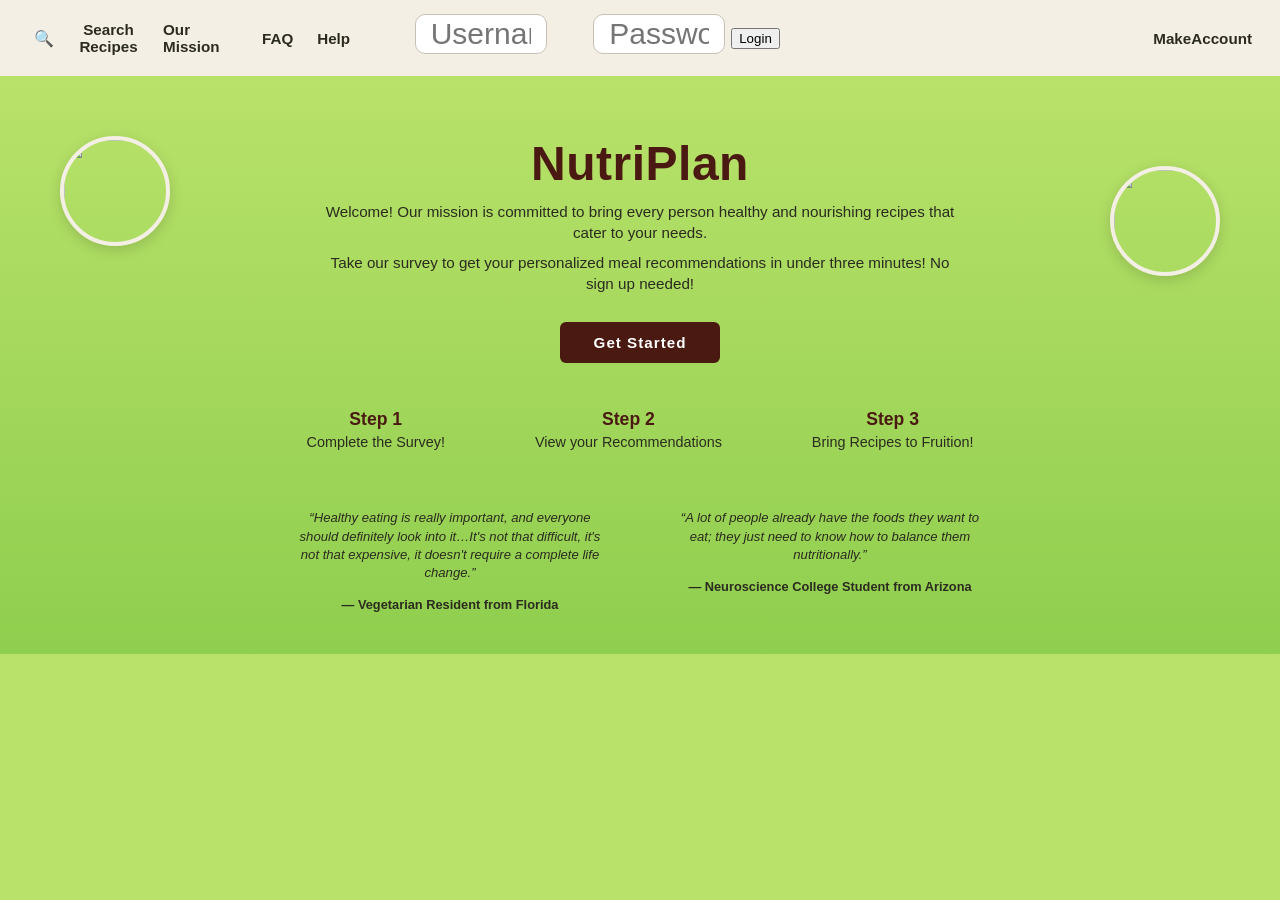
==== index.html @ aa8ca82a "Beautified search menu" ====
<!DOCTYPE html>
<html lang="en">
<head>
<meta charset="UTF-8">
<meta name="viewport" content="width=device-width, initial-scale=1.0">
<meta name="description" content="NutriPlan helps you find healthy, nourishing recipes tailored to your budget, diet, and goals. Take a 3-minute survey and get a personalized meal plan.">
<link rel="icon" href="images/favicon.ico" sizes="any">
<title>NutriPlan &mdash; Personalized Healthy Recipes</title>
<link rel="stylesheet" href="css/styles.css">
<script src="js/config.js"></script>
<script src="https://cdnjs.cloudflare.com/ajax/libs/blueimp-md5/2.19.0/js/md5.min.js"></script>
<script src="js/auth.js"></script>
<script src="js/home.js"></script>
<script src="js/cookies.js"></script>
</head>
<body>

  <!-- ===== TOP NAV ===== -->
  <header class="topnav">
    <button class="search-link" id="searchToggle" type="button" aria-haspopup="dialog" aria-expanded="false" aria-controls="searchOverlay">
      <span class="icon" aria-hidden="true">&#128269;</span> Search Recipes
    </button>

    <nav class="top-links">
      <a href="/html/mission.html">Our Mission</a>
      <a href="/html/faq.html">FAQ</a>
      <a href="/html/help.html">Help</a>
      

      <!-- Hidden Login Box -->
      <div class="login-box">
        <form>
          <input type="text" id="loginName" placeholder="Username" required>
          <input type="password" id="loginPassword" placeholder="Password" required>
          <button type="button" onclick="doLogin()">Login</button>
        </form>
        <span id="loginResult"></span>
      </div>

        <a href="/html/SignUp.html" id="">MakeAccount</a>
      <button class="categories-link-mobile" id="categoriesToggleMobile" type="button" aria-haspopup="dialog" aria-expanded="false" aria-controls="categoriesDrawer">Categories</button>
    </nav>
  </header>

  <!-- ===== SEARCH OVERLAY (hidden until toggled) ===== -->
  <div class="search-overlay" id="searchOverlay" role="dialog" aria-modal="true" aria-labelledby="searchLabel">
    <form class="search-box" id="searchForm">
      <button type="button" class="close-btn" id="searchClose" aria-label="Close search">&times;</button>
      <label class="sr-only" id="searchLabel" for="searchInput">Search recipes</label>
      <input type="text" id="searchInput" name="q" placeholder="Search recipes" autocomplete="off">
      <button type="submit">Search</button>

    
    
      <!-- Filters -->
      <div class="filter-group">
      <h3>Meal Type</h3>
     <!-- Vegan | DairyFree | GlutenFree | Garlic | Caffeine | Halal | Kosher | Vegetarian | MealCost -->

        <label><input type="checkbox" name="mealType" value="Vegan"> Vegan</label>
        <label><input type="checkbox" name="mealType" value="Dairy Free"> Dairy-Free</label>
        <label><input type="checkbox" name="mealType" value="GlutenFree"> Gluten-Free</label>
        <label><input type="checkbox" name="mealType" value="Garlic Free"> Garlic</label>
        <label><input type="checkbox" name="mealType" value="Caffeine Free"> Caffeine</label>
        <label><input type="checkbox" name="mealType" value="Halal"> Halal</label>
        <label><input type="checkbox" name="mealType" value="Kosher"> Kosher</label>
        <label><input type="checkbox" name="mealType" value="Vegetarian"> Vegetarian</label>
     
      </div>

      <div class="filter-group">
        <h3>Budget</h3>
        <label><input type="checkbox" name="budget" value="5"> Under $5</label>
        <label><input type="checkbox" name="budget" value="5-10"> $5-$10</label>
        <label><input type="checkbox" name="budget" value="10plus"> $10 and above</label>
      </div>

    
  

    
    
    
    </form>
  </div>

  <!-- ===== HERO ===== -->
  <main>
    <section class="hero">
      <img class="hero-decor hero-decor--left"
           src="https://images.unsplash.com/photo-1598170845058-32b9d6a5da37?w=300&amp;h=300&amp;fit=crop&amp;auto=format&amp;q=80"
           alt="" aria-hidden="true" loading="lazy" width="110" height="110">
      <img class="hero-decor hero-decor--right"
           src="https://images.unsplash.com/photo-1565958000543-9dec3484c2f5?w=300&amp;h=300&amp;fit=crop&amp;auto=format&amp;q=80"
           alt="" aria-hidden="true" loading="lazy" width="110" height="110">

      <h1 class="logo">NutriPlan</h1>
      <p class="tagline">
        Welcome! Our mission is committed to bring every person healthy
        and nourishing recipes that cater to your needs.
      </p>
      <p class="cta-copy">
        Take our survey to get your personalized meal recommendations
        in under three minutes! No sign up needed!
      </p>

      <button class="get-started" id="getStartedBtn" type="button">Get Started</button>
      

      <!-- ===== STEPS ===== -->
      <h2 class="sr-only">How NutriPlan Works</h2>
      <div class="steps">
        <div class="step">
          <h3>Step 1</h3>
          <p>Complete the Survey!</p>
        </div>
        <div class="step">
          <h3>Step 2</h3>
          <p>View your Recommendations</p>
        </div>
        <div class="step">
          <h3>Step 3</h3>
          <p>Bring Recipes to Fruition!</p>
        </div>
      </div>

      <!-- ===== TESTIMONIALS ===== -->
      <h2 class="sr-only">What People Are Saying</h2>
      <div class="testimonials">
        <blockquote>
          <p>&ldquo;Healthy eating is really important, and everyone should
          definitely look into it&hellip;It's not that difficult, it's not
          that expensive, it doesn't require a complete life change.&rdquo;</p>
          <cite>&mdash; Vegetarian Resident from Florida</cite>
        </blockquote>
        <blockquote>
          <p>&ldquo;A lot of people already have the foods they want to eat;
          they just need to know how to balance them nutritionally.&rdquo;</p>
          <cite>&mdash; Neuroscience College Student from Arizona</cite>
        </blockquote>
      </div>
   </section>

    <!-- ===== FOOD STRIP ===== -->
    <div class="food-strip" role="img" aria-label="Assortment of fresh vegetables and fruits"></div>
  </main>

</body>
</html>
---- css/styles.css ----
:root {
  --green-light: #b9e26a;
  --green-mid: #8fce4e;
  --maroon: #4a1a12;
  --maroon-dark: #3a1310;
  --cream: #f4efe4;
  --text-dark: #2b2b1f;
  --radius: 6px;
}

* { box-sizing: border-box; }

.sr-only {
  position: absolute;
  width: 1px;
  height: 1px;
  padding: 0;
  margin: -1px;
  overflow: hidden;
  clip: rect(0, 0, 0, 0);
  white-space: nowrap;
  border: 0;
}

:focus-visible {
  outline: 3px solid #1a5c9e;
  outline-offset: 2px;
}

body
{
/* background-color: #233142; */
    margin: 0;
  font-family: 'Trebuchet MS', 'Segoe UI', sans-serif;
  color: var(--text-dark);
  background: var(--green-light);
}

body.no-scroll { overflow: hidden; }

@media (prefers-reduced-motion: reduce) {
  * { transition: none !important; animation: none !important; }
}

/* ===== TOP NAV ===== */
.topnav {
  display: flex;
  justify-content: space-between;
  align-items: center;
  padding: 14px 28px;
  background: var(--cream);
}

.search-link {
  background: none;
  border: none;
  font-size: 0.95rem;
  font-weight: 600;
  color: var(--text-dark);
  cursor: pointer;
  display: flex;
  align-items: center;
  gap: 6px;
}
.search-link .icon { font-size: 1rem; }

.top-links { display: flex; gap: 24px; align-items: center; }
.top-links a {
  color: var(--text-dark);
  text-decoration: none;
  font-size: 0.95rem;
  font-weight: 600;
}
.top-links a:hover { text-decoration: underline; }

.login-box {
    display: flex;
    align-items: center;
}

.login-box form {
    display: flex;
    align-items: center;
    gap: 6px;
    flex-wrap: nowrap;
}

.login-box input {
    width: 115px;
    padding: 6px 8px;
    border: 1px solid #c9c1b3;
    border-radius: var(--radius);
    font-size: 0.82rem;
}

.login-box button[type="submit"] {
    padding: 6px 12px;
    border: none;
    border-radius: var(--radius);
    background: var(--maroon);
    color: #fff;
    font-size: 0.82rem;
    font-weight: 700;
    cursor: pointer;
}

.categories-link-mobile {
  display: none;
  background: var(--maroon);
  color: #fff;
  border: none;
  padding: 6px 14px;
  border-radius: var(--radius);
  font-size: 0.85rem;
  font-weight: 600;
  cursor: pointer;
}

/* ===== SEARCH OVERLAY ===== */
.search-overlay {
  position: fixed;
  inset: 0;
  background: rgba(0,0,0,0.45);
  display: none;
  align-items: flex-start;
  justify-content: center;
  padding-top: 90px;
  z-index: 50;
}
.search-overlay.open { display: flex; }
.search-box {
  background: var(--cream);
  padding: 20px;
  border-radius: var(--radius);
  display: flex;
  position: relative;
  flex-direction: column;
  gap: 10px;
  width: min(500px, 90vw);
}
.search-box input {
  align-self: stretch;
  padding: 10px 12px;
  border: 1px solid #ccc;
  border-radius: var(--radius);
  font-size: 1rem;
  box-sizing:border-box;
}
.search-box button[type="submit"] {
  background: var(--maroon);
  color: #fff;
  border: none;
  padding: 12px 12px;
  border-radius: var(--radius);
  cursor: pointer;
  font-size: 1rem;
}
.close-btn {
  position: absolute;
  top: 10px;
  right: 15px;
  background: none;
  border: none;
  font-size: 1.4rem;
  line-height: 1;
  cursor: pointer;
  color: var(--text-dark);
  padding: 0;
}

/* ===== HERO ===== */
.hero {
  position: relative;
  background: linear-gradient(180deg, var(--green-light) 0%, var(--green-mid) 100%);
  text-align: center;
  padding: 60px 90px 40px;
  overflow: hidden;
}

.hero-decor {
  position: absolute;
  width: 110px;
  height: 110px;
  object-fit: cover;
  border-radius: 50%;
  top: 60px;
  border: 4px solid var(--cream);
  box-shadow: 0 4px 14px rgba(0,0,0,0.15);
}
.hero-decor--left { left: 60px; }
.hero-decor--right { right: 60px; top: 90px; }

.logo {
  font-size: 3rem;
  font-weight: 800;
  color: var(--maroon);
  margin: 0 0 10px;
  letter-spacing: 0.5px;
}

.tagline, .cta-copy {
  max-width: 640px;
  margin: 0 auto 8px;
  font-size: 0.95rem;
  color: var(--text-dark);
  line-height: 1.4;
}

.get-started {
  margin-top: 20px;
  background: var(--maroon);
  color: #fff;
  border: none;
  padding: 12px 34px;
  border-radius: var(--radius);
  font-size: 0.95rem;
  font-weight: 600;
  letter-spacing: 1px;
  cursor: pointer;
  transition: background 0.15s ease;
}
.get-started:hover { background: var(--maroon-dark); }

.steps {
  display: flex;
  justify-content: center;
  gap: 90px;
  margin-top: 46px;
  flex-wrap: wrap;
}
.step h3 {
  margin: 0 0 4px;
  color: var(--maroon);
  font-size: 1.1rem;
}
.step p { margin: 0; font-size: 0.9rem; }

.testimonials {
  display: flex;
  justify-content: center;
  gap: 60px;
  margin-top: 46px;
  flex-wrap: wrap;
  padding: 0 20px;
}
.testimonials blockquote {
  max-width: 320px;
  margin: 0;
  font-size: 0.82rem;
  font-style: italic;
  color: var(--text-dark);
  line-height: 1.4;
}
.testimonials cite {
  display: block;
  margin-top: 8px;
  font-style: normal;
  font-weight: 700;
  font-size: 0.8rem;
}

/* ===== CATEGORIES TAB ===== */
.categories-tab {
  position: absolute;
  right: 0;
  top: 50%;
  transform: translateY(-50%) rotate(180deg);
  writing-mode: vertical-rl;
  background: var(--cream);
  border: none;
  padding: 22px 10px;
  font-weight: 700;
  font-size: 0.95rem;
  border-radius: var(--radius) 0 0 var(--radius);
  cursor: pointer;
  color: var(--text-dark);
}

/* ===== FOOD STRIP ===== */
.food-strip {
  height: 160px;
  background-image: url('https://images.unsplash.com/photo-1563865436874-9aef32095fad?w=1600&h=320&fit=crop&auto=format&q=80');
  background-size: cover;
  background-position: center 40%;
}

/* ===== CATEGORIES DRAWER ===== */
.categories-drawer {
  position: fixed;
  top: 0;
  right: -340px;
  width: 320px;
  height: 100%;
  background: var(--cream);
  padding: 24px;
  box-shadow: -4px 0 14px rgba(0,0,0,0.2);
  transition: right 0.25s ease;
  z-index: 60;
  overflow-y: auto;
}
.categories-drawer.open { right: 0; }

.drawer-close {
  background: none;
  border: none;
  font-size: 1.6rem;
  position: absolute;
  top: 14px;
  right: 18px;
  cursor: pointer;
}

.categories-drawer h2 {
  color: var(--maroon);
  margin-top: 0;
}

.filter-group { margin-bottom: 22px; }
.filter-group h3 {
  font-size: 0.95rem;
  margin-bottom: 8px;
  color: var(--maroon);
}
.filter-group label {
  display: block;
  font-size: 0.88rem;
  margin-bottom: 6px;
  cursor: pointer;
}
.ingredient-toggle {
  display: flex;
  gap: 16px;
  margin-bottom: 10px;
}

.apply-filters {
  width: 100%;
  background: var(--maroon);
  color: #fff;
  border: none;
  padding: 10px;
  border-radius: var(--radius);
  font-weight: 600;
  cursor: pointer;
}

.drawer-backdrop {
  position: fixed;
  inset: 0;
  background: rgba(0,0,0,0.35);
  display: none;
  z-index: 55;
}
.drawer-backdrop.open { display: block; }

/* ===== RESPONSIVE ===== */
@media (max-width: 720px) {
  .hero { padding: 40px 20px 30px; }
  .hero-decor { display: none; }
  .steps { gap: 30px; }
  .testimonials { gap: 24px; }
  .logo { font-size: 2.2rem; }
  .categories-tab { display: none; }        /* desktop pull-tab hidden... */
  .categories-link-mobile { display: inline-block; } /* ...replaced by this nav trigger */
}

#title
{
    display: block;
    font-size: 40px;
    width: 100%;
    margin: 2% auto;
    text-align: center;
    font-family: 'Ubuntu', sans-serif;
    color: #FFFAFA;
}

#LoginDiv
{
    font-size: 20px;
    width: 0%;
    margin-left: 15%;
    padding: 25px;
   /* background-color:#f95959; */
}


#SignupDiv
{
    font-size: 30px;
    width: 70%;
    margin-left: 15%;
    padding: 25px;
    /* background-color:#f95959; */
}



#signupButton {
  width: 20%;
    margin-left: 40%;

}

#UserParadise
{
    font-size: 40px;
    text-align: center;
    font-family: 'Ubuntu', sans-serif;
    color: #FFFAFA;
    /*margin: 0 0 2% 0;*/
     margin-left: 3.5%;
    margin-bottom: 2%;
}

#SignUp
{
    font-size: 40px;
    text-align: center;
    font-family: 'Ubuntu', sans-serif;
    color: #FFFAFA;
    margin: 0 0 2% 0;
}


#options
{
    font-size: 30px;
    width: 70%;
    margin-left: 15%;
    padding: 25px;
     /* background-color:#f95959; */
}


#options h1
{
    text-align: center;
    font-family: 'Ubuntu', sans-serif;
    color: #FFFAFA;
}

#ContactBook
{
    font-size: 30px;
    width: 70%;
    margin-left: 15%;
    padding: 25px;
    /* background-color:#f95959; */
}

.section-divider {
    width: 80%;
    margin: 25px auto;
    border: 0;
    border-top: 1px solid rgba(255, 255, 255, 0.5);
}

#ContactBook h1
{
    font-size: 40px;
    width: 70%;
    margin-right: 15%;
    padding: 25px;
    text-align: left;
    font-family: 'Ubuntu', sans-serif;
    color: #FFFAFA;
}

#searchContactDiv h1
{
    text-align: center;
    font-family: 'Ubuntu', sans-serif;
    color: #FFFAFA;
}

#searchContactDiv
{
    font-size: 30px;
    width: 70%;
    margin-left: 15%;
    padding: 25px;
    /* background-color:#f95959; */
}

#loggedInDiv
{
    font-size: 30px;
    width: 70%;
    margin-left: 15%;
 /* background-color:#f95959; */
}

#accessUIDiv
{
    font-size: 30px;
    width: 70%;
    margin-left: 15%;
    padding: 25px;
     /* background-color:#f95959; */;
}

.buttons
{
    font-size: 30px;
    border-radius: 25px;
    width: 50%;
        height: 55px;
    margin-left: 25%;
        margin-bottom: 1%;
    font-family: 'Ubuntu', sans-serif;
}

.buttons:hover{
    background-color: #455d7a;
    color: #FFFFFF;
    opacity: 50%;
}

#loginName
{
        font-size: 30px;
}

.options {
  display: flex;       /* Aligns the buttons horizontally */
  gap: 10px;           /* Puts a 10px space between the buttons */
}

#signup{
font-size: 30px;
    width: 70%;
    margin-left: 15%;
    padding: 25px;
    /* background-color:#f95959; */

}


#loginPassword
{
        font-size: 30px;
}
#searchText
{
        font-size: 30px;
}
#colorText
{
        font-size: 30px;
}

input[type="text"],input[type="password"]{
    border-radius: 10px;
    text-align: center;
    width: 40%;
        height: 40px;
        font-size: 22px;
        padding: 0 15px;
    margin-left: 10%;
    margin-bottom: 2%;
    font-family: 'Ubuntu', sans-serif;
        box-sizing: border-box;
}

#inner-title{
    display: inline-block;
    font-size: 0.8em;
    width: 90%;
    text-align: center;
    margin-left: 5%;
    margin-bottom: 2%;
    font-family: 'Ubuntu', sans-serif;
    color: #FFFAFA;
}

#loginResult{
    display: inline-block;
    font-size: 0.8em;
    width: 90%;
    text-align: center;
    margin-left: 5%;
    margin-bottom: 2%;
    font-family: 'Ubuntu', sans-serif;
    color: #95060a;
}

#userName{
    /*display: inline-block;*/
    width: 80%;
    /*margin-left: 10%;*/
    text-align: center;
        font-family: 'Ubuntu', sans-serif;
    color: #FFFAFA;
}

#contactAddResult{
    display: inline-block;
    width: 80%;
    margin-left: 10%;
    text-align: center;
        font-family: 'Ubuntu', sans-serif;
    color: #FFFAFA;
}

#contactEditResult{
    display: inline-block;
    width: 80%;
    margin-left: 10%;
    text-align: center;
        font-family: 'Ubuntu', sans-serif;
    color: #FFFAFA;
}

#contactSearchResult{
    display: inline-block;
    width: 80%;
    margin-left: 10%;
    text-align: center;
        font-family: 'Ubuntu', sans-serif;
    color: #FFFAFA;
}

#ContactList,
#ContactList h3,
#ContactList p {
    display: block;
    font-size: 30px;
    width: 100%;
    margin: 2% auto 0 auto;
    text-align: left;
    font-family: 'Ubuntu', sans-serif;
    color: #FFFAFA;
}

#contactBook{
    display: inline-block;
    width: 80%;
    margin-left: 10%;
    text-align: center;
        font-family: 'Ubuntu', sans-serif;
    color: #FFFAFA;
}


#logoutButton{
    width: 20%;
    margin-left: 40%;
}

select{
    width: 30%;
    margin-left: 35%;
    margin-top: 2%;
    font-size: 0.75em;
    font-family: 'Ubuntu', sans-serif;
}

#colorSearchResult{
    display: none;
}

#contactDelResult{
    display: block;
    width: 80%;
    margin-left: 10%;
    text-align: center;
    font-family: 'Ubuntu', sans-serif;
    font-size: 30px;
    color: #FFFFFF !important;
    line-height: 1.4;
}

#colorAddResult{
    display: inline-block;
    font-size: 0.8em;
    width: 90%;
    text-align: center;
    margin-left: 5%;
    margin-top: 2%;
    margin-bottom: 1%;
    font-family: 'Ubuntu', sans-serif;
    color: #95060a;
}

/* ================================================================
   🆕 NUTRITION DASHBOARD STYLES (menu.html ONLY)
   ================================================================ */

#dashboard {
    max-width: 480px;
    margin: 0 auto;
    padding: 20px;
    background-color: #f5f5f5;
    font-family: 'Ubuntu', sans-serif;
    color: #333;
}

/* Header styles - only inside dashboard */
#dashboard #header h1 {
    font-size: 24px;
    color: #333;
    margin-bottom: 5px;
}

#dashboard #header #currentDate {
    color: #888;
    font-size: 14px;
    margin-top: 0;
}

/* Nutrition cards - only inside dashboard */
#dashboard .nutrition-card {
    background: white;
    border-radius: 12px;
    padding: 15px 20px;
    margin-bottom: 15px;
    box-shadow: 0 2px 8px rgba(0,0,0,0.1);
}

#dashboard .nutrition-card h2 {
    font-size: 16px;
    color: #555;
    margin-bottom: 10px;
}

/* Nutrition stats - only inside dashboard */
#dashboard .nutrition-stat {
    display: flex;
    justify-content: space-between;
    font-size: 14px;
    color: #333;
    margin-bottom: 5px;
}

#dashboard .nutrition-stat .percentage {
    color: #4CAF50;
    font-weight: bold;
}

/* Progress bars - only inside dashboard */
#dashboard .progress-bar {
    width: 100%;
    height: 8px;
    background-color: #e0e0e0;
    border-radius: 10px;
    margin-bottom: 15px;
    overflow: hidden;
}

#dashboard .progress-bar .progress {
    height: 100%;
    background: linear-gradient(90deg, #4CAF50, #8BC34A);
    border-radius: 10px;
    transition: width 0.5s ease;
}

/* Meal cards - only inside dashboard */
#dashboard .meal-card {
    background: white;
    border-radius: 12px;
    padding: 12px 16px;
    margin-bottom: 10px;
    display: flex;
    justify-content: space-between;
    align-items: center;
    border: 1px solid #f0f0f0;
    box-shadow: 0 1px 4px rgba(0,0,0,0.08);
}

#dashboard .meal-card .meal-name {
    font-weight: bold;
    color: #333;
    font-size: 15px;
}

#dashboard .meal-card .meal-details {
    color: #888;
    font-size: 13px;
}

#dashboard .meal-card .meal-calories {
    color: #4CAF50;
    font-weight: bold;
    font-size: 14px;
}

/* Add meal button - only inside dashboard */
#dashboard #addMealBtn {
    background: none;
    border: 2px dashed #4CAF50;
    color: #4CAF50;
    padding: 10px;
    border-radius: 8px;
    width: 100%;
    font-size: 14px;
    cursor: pointer;
    margin-top: 5px;
    font-family: 'Ubuntu', sans-serif;
}

#dashboard #addMealBtn:hover {
    background: #f0f8f0;
}

/* Quick add grid - only inside dashboard */
#dashboard .quick-add-grid {
    display: grid;
    grid-template-columns: 1fr 1fr;
    gap: 10px;
    margin: 10px 0;
}

#dashboard .quick-add-btn {
    background: white;
    border: 1px solid #ddd;
    border-radius: 10px;
    padding: 12px;
    font-size: 14px;
    cursor: pointer;
    transition: all 0.2s;
    font-family: 'Ubuntu', sans-serif;
}

#dashboard .quick-add-btn:hover {
    background: #4CAF50;
    color: white;
    border-color: #4CAF50;
}

/* Week days grid - only inside dashboard */
#dashboard .week-days {
    display: flex;
    justify-content: space-between;
    gap: 5px;
    margin: 10px 0;
}

#dashboard .week-day {
    background: white;
    border-radius: 8px;
    padding: 8px 4px;
    text-align: center;
    flex: 1;
    font-size: 12px;
    box-shadow: 0 1px 3px rgba(0,0,0,0.08);
}

#dashboard .week-day .day {
    color: #888;
    font-size: 10px;
    text-transform: uppercase;
}

#dashboard .week-day .date {
    font-weight: bold;
    color: #333;
    font-size: 16px;
}

#dashboard .week-day.today {
    background: #4CAF50;
}

#dashboard .week-day.today .day,
#dashboard .week-day.today .date {
    color: white;
}

/* Suggestion cards - only inside dashboard */
#dashboard .suggestion-card {
    background: white;
    border-radius: 10px;
    padding: 12px 16px;
    margin-bottom: 8px;
    display: flex;
    justify-content: space-between;
    align-items: center;
    box-shadow: 0 1px 3px rgba(0,0,0,0.08);
    border: 1px solid #f0f0f0;
}

#dashboard .suggestion-card .suggestion-name {
    font-weight: bold;
    color: #333;
    font-size: 14px;
}

#dashboard .suggestion-card .suggestion-details {
    color: #888;
    font-size: 12px;
}

/* Grocery items - only inside dashboard */
#dashboard .grocery-items {
    display: flex;
    flex-wrap: wrap;
    gap: 8px;
    margin: 10px 0;
}

#dashboard .grocery-tag {
    background: #e8f5e9;
    color: #2e7d32;
    padding: 5px 12px;
    border-radius: 20px;
    font-size: 13px;
}

/* Grocery count text - only inside dashboard */
#dashboard .grocery-count-text {
    font-size: 14px;
    color: #666;
}

/* Bottom navigation - only inside dashboard */
#dashboard .bottom-nav {
    position: fixed;
    bottom: 0;
    left: 0;
    right: 0;
    background: white;
    display: flex;
    justify-content: space-evenly;
    align-items: center;
    padding: 10px 0;
    box-shadow: 0 -2px 10px rgba(0,0,0,0.1);
    max-width: 480px;
    margin: 0 auto;
    border-radius: 15px 15px 0 0;
}

#dashboard .nav-item {
    text-align: center;
    font-size: 12px;
    color: #888;
    cursor: pointer;
    flex: 1;
    padding: 5px 0;
    border: none;
    background: none;
    font-family: 'Ubuntu', sans-serif;
}

#dashboard .nav-item.active {
    color: #4CAF50;
    font-weight: bold;
}

#dashboard .nav-item .nav-icon {
    display: block;
    font-size: 20px;
    margin-bottom: 2px;
}

/* Refresh button - only inside dashboard */
#dashboard #refreshBtn {
    background: none;
    border: 1px solid #ddd;
    border-radius: 20px;
    padding: 4px 12px;
    font-size: 12px;
    cursor: pointer;
    color: #888;
    float: right;
    margin-top: -30px;
}

/* Loading text - only inside dashboard */
#dashboard .loading-text {
    color: #888;
    font-size: 14px;
    text-align: center;
    padding: 20px;
}

/* Responsive adjustments - only for dashboard */
@media (max-width: 480px) {
    #dashboard {
        padding: 15px;
        padding-bottom: 80px;
    }

    #dashboard .nutrition-stat {
        font-size: 13px;
    }

    #dashboard .meal-card {
        padding: 10px 12px;
    }
}
/*Start for FAQ page*/
.faq-container {
  max-width: 700px;
  margin: 40px auto;
  padding: 0 20px;
  text-align: center;
}

.faq-item {
  border-bottom: 1px solid #000000;
}

.faq-question {
  width: 100%;
  position: relative;
  text-align: center;
  background: none;
  border: none;
  padding: 18px 40px 18px 0;
  font-size: 1.1rem;
  font-weight: bold;
  cursor: pointer;
  display: block;
}

.faq-question:hover {
  color: #ffffff;
}

.arrow {
  position: absolute;
  right: 0;
  top: 50%;
  transform: translateY(-50%);
  transition: transform 0.3s ease;
}

.faq-question.active .arrow {
  transform: translateY(-50%) rotate(180deg);
}

.faq-answer {
  max-height: 0;
  overflow: hidden;
  transition: max-height 0.3s ease;
  text-align: center;
}

.faq-answer p {
  padding-bottom: 18px;
  margin: 0;
  color: #120808;
}

.faq-header {
  display: grid;
  grid-template-columns: 1fr 1fr 1fr;
  align-items: center;
  padding: 20px 40px;
  background-color: #f5f0e6;
  border-bottom: 1px solid #ddd;
}

.header-link {
  text-decoration: none;
  color: #444;
  font-weight: bold;
  font-size: 1rem;
}

.header-link:hover {
  color: #000;
}

.header-home {
  font-size: 1.1rem;
  justify-self: center;
}

.faq-header .header-link:first-child {
  justify-self: start;
}

.faq-header .header-link:last-child {
  justify-self: end;
}
/*End for FAQ page*/

/* ===== SURVEY PAGE ===== */
.survey-page {
  min-height: 100vh;
  display: flex;
  align-items: flex-start;
  justify-content: center;
  background: linear-gradient(180deg, var(--green-light) 0%, var(--green-mid) 100%);
  padding: 50px 20px 100px;
}

.survey-card {
  background: var(--cream);
  border-radius: var(--radius);
  padding: 40px;
  width: 100%;
  max-width: 600px;
  box-shadow: 0 8px 24px rgba(0,0,0,0.15);
}

.survey-title {
  font-size: 1.8rem;
  color: var(--maroon);
  margin: 0 0 6px;
  text-align: center;
}

.survey-subtitle {
  text-align: center;
  font-size: 0.95rem;
  color: var(--text-dark);
  margin: 0 0 30px;
}

.survey-form {
  display: flex;
  flex-direction: column;
  gap: 30px;
}

.survey-section h2 {
  font-size: 1.05rem;
  color: var(--maroon);
  margin: 0 0 14px;
}

.survey-options {
  display: flex;
  flex-wrap: wrap;
  gap: 10px;
}

.survey-option {
  display: flex;
  align-items: center;
  gap: 8px;
  background: #fff;
  border: 1px solid #ddd;
  border-radius: 20px;
  padding: 8px 16px;
  font-size: 0.9rem;
  cursor: pointer;
  transition: border-color 0.15s ease, background 0.15s ease;
}

.survey-option:has(input:checked) {
  border-color: var(--maroon);
  background: #f9f0ed;
}

.survey-option input {
  cursor: pointer;
}

.survey-textarea {
  width: 100%;
  min-height: 80px;
  padding: 12px;
  border: 1px solid #c9c1b3;
  border-radius: var(--radius);
  font-family: inherit;
  font-size: 0.9rem;
  resize: vertical;
  box-sizing: border-box;
}

.survey-textarea:focus {
  outline: none;
  border-color: var(--maroon);
}

.survey-submit,
.survey-submit-link {
  background: var(--maroon);
  color: #fff;
  border: none;
  padding: 14px;
  border-radius: var(--radius);
  font-size: 1rem;
  font-weight: 700;
  cursor: pointer;
  text-align: center;
  text-decoration: none;
  display: block;
  transition: background 0.15s ease;
}

.survey-submit:hover,
.survey-submit-link:hover {
  background: var(--maroon-dark);
}

.survey-result {
  text-align: center;
}

@media (max-width: 480px) {
  .survey-card {
    padding: 26px 20px;
  }
}
/* ===== END OF SURVEY PAGE ===== */


/* ===== RESPONSIVE LAYOUT ===== */
@media (min-width: 1024px) {
    #dashboard .nutrition-card,
    #dashboard .meal-card,
    #dashboard .suggestion-card {
        padding: 20px 24px;
        font-size: 15px;
    }

    #dashboard .nutrition-card h2 {
        font-size: 18px;
        margin-bottom: 12px;
    }

    #dashboard .meal-card .meal-name {
        font-size: 17px;
    }

    #dashboard .meal-card .meal-calories {
        font-size: 15px;
    }

    #dashboard .quick-add-grid {
        grid-template-columns: repeat(4, 1fr);
    }

    #dashboard .quick-add-btn {
        font-size: 15px;
        padding: 14px;
    }

    #dashboard .week-days {
        gap: 12px;
    }

    #dashboard .week-day {
        padding: 12px 6px;
        font-size: 14px;
    }
}
/* ===== END OF RESPONSIVE LAYOUT ===== */

/* ==== LOG OUT BUTTON FIX ONLY ON DASHBOARD ==== */
#dashboard .logout-container {
    display: flex;
    justify-content: center;
    margin-top: 20px;
}

#dashboard #logoutButton {
    width: 100%;
    max-width: 240px;
    height: 48px;
    margin: 0;
    font-size: 16px;
    border-radius: 10px;
}
/* ==== END LOG OUT BUTTON FIX ONLY ON DASHBOARD ==== */
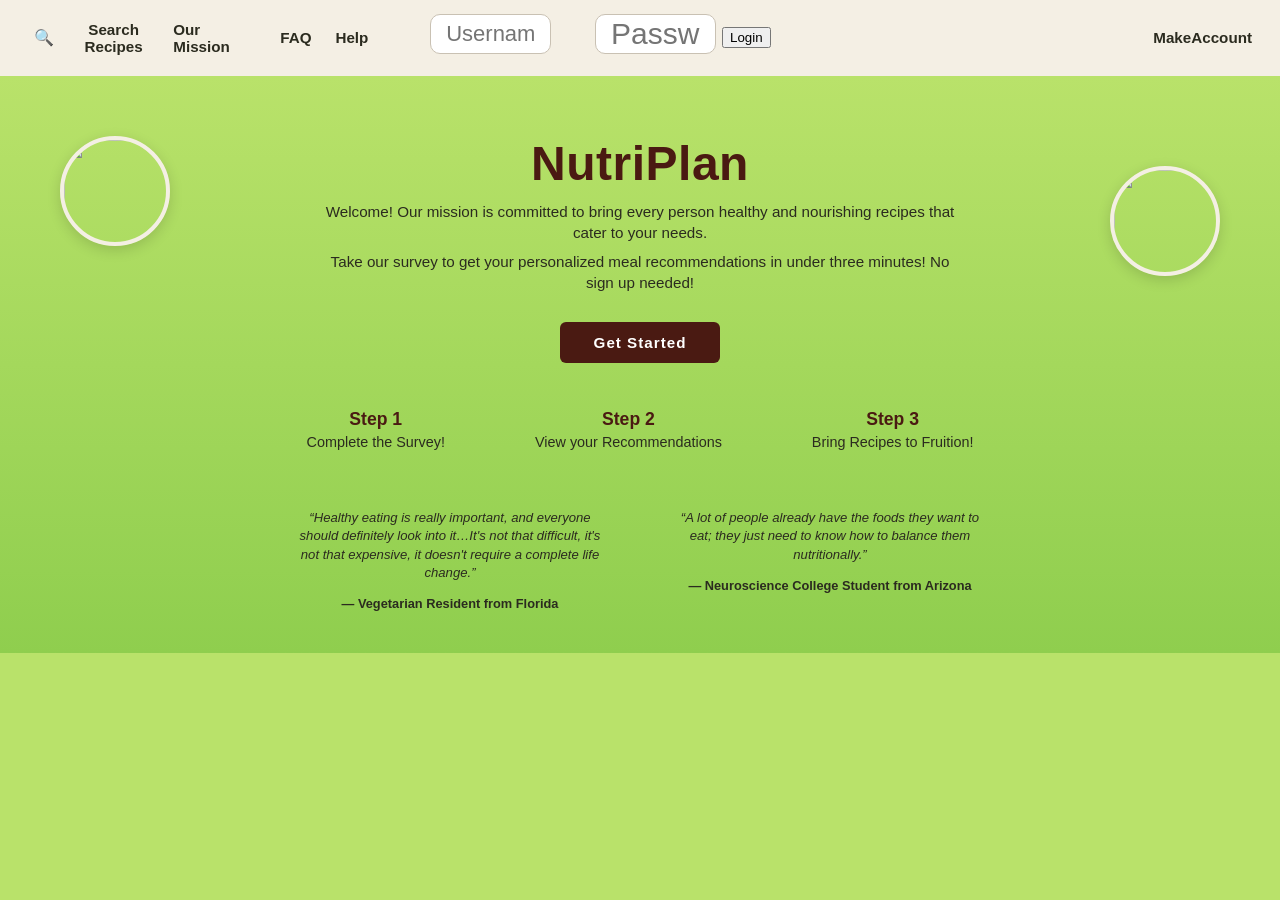
==== commit 2775982c: "included css files in js" ====
--- a/index.html
+++ b/index.html
@@ -7,6 +7,11 @@
 <link rel="icon" href="images/favicon.ico" sizes="any">
 <title>NutriPlan &mdash; Personalized Healthy Recipes</title>
 <link rel="stylesheet" href="css/styles.css">
+ <link rel="stylesheet" href="/css/TopNav.css">
+ <link rel="stylesheet" href="/css/searchOv.css">
+ <link rel="stylesheet" href="/css/hero.css">
+ <link rel="stylesheet" href="/css/FoodStrip.css">
+ 
 <script src="js/config.js"></script>
 <script src="https://cdnjs.cloudflare.com/ajax/libs/blueimp-md5/2.19.0/js/md5.min.js"></script>
 <script src="js/auth.js"></script>
@@ -47,7 +52,7 @@
     <form class="search-box" id="searchForm">
       <button type="button" class="close-btn" id="searchClose" aria-label="Close search">&times;</button>
       <label class="sr-only" id="searchLabel" for="searchInput">Search recipes</label>
-      <input type="text" id="searchInput" name="q" placeholder="Search recipes" autocomplete="off">
+      <input type="text" id="searchInput" name="q" placeholder="Search recipes, ingredients, cuisines..." autocomplete="off">
       <button type="submit">Search</button>
 
     
--- a/css/styles.css
+++ b/css/styles.css
@@ -42,365 +42,8 @@
   * { transition: none !important; animation: none !important; }
 }
 
-/* ===== TOP NAV ===== */
-.topnav {
-  display: flex;
-  justify-content: space-between;
-  align-items: center;
-  padding: 14px 28px;
-  background: var(--cream);
-}
-
-.search-link {
-  background: none;
-  border: none;
-  font-size: 0.95rem;
-  font-weight: 600;
-  color: var(--text-dark);
-  cursor: pointer;
-  display: flex;
-  align-items: center;
-  gap: 6px;
-}
-.search-link .icon { font-size: 1rem; }
-
-.top-links { display: flex; gap: 24px; align-items: center; }
-.top-links a {
-  color: var(--text-dark);
-  text-decoration: none;
-  font-size: 0.95rem;
-  font-weight: 600;
-}
-.top-links a:hover { text-decoration: underline; }
-
-.login-box {
-    display: flex;
-    align-items: center;
-}
-
-.login-box form {
-    display: flex;
-    align-items: center;
-    gap: 6px;
-    flex-wrap: nowrap;
-}
-
-.login-box input {
-    width: 115px;
-    padding: 6px 8px;
-    border: 1px solid #c9c1b3;
-    border-radius: var(--radius);
-    font-size: 0.82rem;
-}
-
-.login-box button[type="submit"] {
-    padding: 6px 12px;
-    border: none;
-    border-radius: var(--radius);
-    background: var(--maroon);
-    color: #fff;
-    font-size: 0.82rem;
-    font-weight: 700;
-    cursor: pointer;
-}
-
-.categories-link-mobile {
-  display: none;
-  background: var(--maroon);
-  color: #fff;
-  border: none;
-  padding: 6px 14px;
-  border-radius: var(--radius);
-  font-size: 0.85rem;
-  font-weight: 600;
-  cursor: pointer;
-}
-
-/* ===== SEARCH OVERLAY ===== */
-.search-overlay {
-  position: fixed;
-  inset: 0;
-  background: rgba(0,0,0,0.45);
-  display: none;
-  align-items: flex-start;
-  justify-content: center;
-  padding-top: 90px;
-  z-index: 50;
-}
-.search-overlay.open { display: flex; }
-.search-box {
-  background: var(--cream);
-  padding: 20px;
-  border-radius: var(--radius);
-  display: flex;
-  position: relative;
-  flex-direction: column;
-  gap: 10px;
-  width: min(500px, 90vw);
-}
-.search-box input {
-  align-self: stretch;
-  padding: 10px 12px;
-  border: 1px solid #ccc;
-  border-radius: var(--radius);
-  font-size: 1rem;
-  box-sizing:border-box;
-}
-.search-box button[type="submit"] {
-  background: var(--maroon);
-  color: #fff;
-  border: none;
-  padding: 12px 12px;
-  border-radius: var(--radius);
-  cursor: pointer;
-  font-size: 1rem;
-}
-.close-btn {
-  position: absolute;
-  top: 10px;
-  right: 15px;
-  background: none;
-  border: none;
-  font-size: 1.4rem;
-  line-height: 1;
-  cursor: pointer;
-  color: var(--text-dark);
-  padding: 0;
-}
-
-/* ===== HERO ===== */
-.hero {
-  position: relative;
-  background: linear-gradient(180deg, var(--green-light) 0%, var(--green-mid) 100%);
-  text-align: center;
-  padding: 60px 90px 40px;
-  overflow: hidden;
-}
-
-.hero-decor {
-  position: absolute;
-  width: 110px;
-  height: 110px;
-  object-fit: cover;
-  border-radius: 50%;
-  top: 60px;
-  border: 4px solid var(--cream);
-  box-shadow: 0 4px 14px rgba(0,0,0,0.15);
-}
-.hero-decor--left { left: 60px; }
-.hero-decor--right { right: 60px; top: 90px; }
-
-.logo {
-  font-size: 3rem;
-  font-weight: 800;
-  color: var(--maroon);
-  margin: 0 0 10px;
-  letter-spacing: 0.5px;
-}
-
-.tagline, .cta-copy {
-  max-width: 640px;
-  margin: 0 auto 8px;
-  font-size: 0.95rem;
-  color: var(--text-dark);
-  line-height: 1.4;
-}
-
-.get-started {
-  margin-top: 20px;
-  background: var(--maroon);
-  color: #fff;
-  border: none;
-  padding: 12px 34px;
-  border-radius: var(--radius);
-  font-size: 0.95rem;
-  font-weight: 600;
-  letter-spacing: 1px;
-  cursor: pointer;
-  transition: background 0.15s ease;
-}
-.get-started:hover { background: var(--maroon-dark); }
-
-.steps {
-  display: flex;
-  justify-content: center;
-  gap: 90px;
-  margin-top: 46px;
-  flex-wrap: wrap;
-}
-.step h3 {
-  margin: 0 0 4px;
-  color: var(--maroon);
-  font-size: 1.1rem;
-}
-.step p { margin: 0; font-size: 0.9rem; }
-
-.testimonials {
-  display: flex;
-  justify-content: center;
-  gap: 60px;
-  margin-top: 46px;
-  flex-wrap: wrap;
-  padding: 0 20px;
-}
-.testimonials blockquote {
-  max-width: 320px;
-  margin: 0;
-  font-size: 0.82rem;
-  font-style: italic;
-  color: var(--text-dark);
-  line-height: 1.4;
-}
-.testimonials cite {
-  display: block;
-  margin-top: 8px;
-  font-style: normal;
-  font-weight: 700;
-  font-size: 0.8rem;
-}
-
-/* ===== CATEGORIES TAB ===== */
-.categories-tab {
-  position: absolute;
-  right: 0;
-  top: 50%;
-  transform: translateY(-50%) rotate(180deg);
-  writing-mode: vertical-rl;
-  background: var(--cream);
-  border: none;
-  padding: 22px 10px;
-  font-weight: 700;
-  font-size: 0.95rem;
-  border-radius: var(--radius) 0 0 var(--radius);
-  cursor: pointer;
-  color: var(--text-dark);
-}
-
-/* ===== FOOD STRIP ===== */
-.food-strip {
-  height: 160px;
-  background-image: url('https://images.unsplash.com/photo-1563865436874-9aef32095fad?w=1600&h=320&fit=crop&auto=format&q=80');
-  background-size: cover;
-  background-position: center 40%;
-}
-
-/* ===== CATEGORIES DRAWER ===== */
-.categories-drawer {
-  position: fixed;
-  top: 0;
-  right: -340px;
-  width: 320px;
-  height: 100%;
-  background: var(--cream);
-  padding: 24px;
-  box-shadow: -4px 0 14px rgba(0,0,0,0.2);
-  transition: right 0.25s ease;
-  z-index: 60;
-  overflow-y: auto;
-}
-.categories-drawer.open { right: 0; }
-
-.drawer-close {
-  background: none;
-  border: none;
-  font-size: 1.6rem;
-  position: absolute;
-  top: 14px;
-  right: 18px;
-  cursor: pointer;
-}
-
-.categories-drawer h2 {
-  color: var(--maroon);
-  margin-top: 0;
-}
-
-.filter-group { margin-bottom: 22px; }
-.filter-group h3 {
-  font-size: 0.95rem;
-  margin-bottom: 8px;
-  color: var(--maroon);
-}
-.filter-group label {
-  display: block;
-  font-size: 0.88rem;
-  margin-bottom: 6px;
-  cursor: pointer;
-}
-.ingredient-toggle {
-  display: flex;
-  gap: 16px;
-  margin-bottom: 10px;
-}
-
-.apply-filters {
-  width: 100%;
-  background: var(--maroon);
-  color: #fff;
-  border: none;
-  padding: 10px;
-  border-radius: var(--radius);
-  font-weight: 600;
-  cursor: pointer;
-}
-
-.drawer-backdrop {
-  position: fixed;
-  inset: 0;
-  background: rgba(0,0,0,0.35);
-  display: none;
-  z-index: 55;
-}
-.drawer-backdrop.open { display: block; }
-
-/* ===== RESPONSIVE ===== */
-@media (max-width: 720px) {
-  .hero { padding: 40px 20px 30px; }
-  .hero-decor { display: none; }
-  .steps { gap: 30px; }
-  .testimonials { gap: 24px; }
-  .logo { font-size: 2.2rem; }
-  .categories-tab { display: none; }        /* desktop pull-tab hidden... */
-  .categories-link-mobile { display: inline-block; } /* ...replaced by this nav trigger */
-}
-
-#title
-{
-    display: block;
-    font-size: 40px;
-    width: 100%;
-    margin: 2% auto;
-    text-align: center;
-    font-family: 'Ubuntu', sans-serif;
-    color: #FFFAFA;
-}
-
-#LoginDiv
-{
-    font-size: 20px;
-    width: 0%;
-    margin-left: 15%;
-    padding: 25px;
-   /* background-color:#f95959; */
-}
 
 
-#SignupDiv
-{
-    font-size: 30px;
-    width: 70%;
-    margin-left: 15%;
-    padding: 25px;
-    /* background-color:#f95959; */
-}
-
-
-
-#signupButton {
-  width: 20%;
-    margin-left: 40%;
-
-}
 
 #UserParadise
 {
@@ -413,14 +56,6 @@
     margin-bottom: 2%;
 }
 
-#SignUp
-{
-    font-size: 40px;
-    text-align: center;
-    font-family: 'Ubuntu', sans-serif;
-    color: #FFFAFA;
-    margin: 0 0 2% 0;
-}
 
 
 #options
@@ -483,13 +118,7 @@
     /* background-color:#f95959; */
 }
 
-#loggedInDiv
-{
-    font-size: 30px;
-    width: 70%;
-    margin-left: 15%;
- /* background-color:#f95959; */
-}
+
 
 #accessUIDiv
 {
@@ -517,744 +146,7 @@
     opacity: 50%;
 }
 
-#loginName
-{
-        font-size: 30px;
-}
-
-.options {
-  display: flex;       /* Aligns the buttons horizontally */
-  gap: 10px;           /* Puts a 10px space between the buttons */
-}
-
-#signup{
-font-size: 30px;
-    width: 70%;
-    margin-left: 15%;
-    padding: 25px;
-    /* background-color:#f95959; */
-
-}
-
-
-#loginPassword
-{
-        font-size: 30px;
-}
 #searchText
 {
         font-size: 30px;
 }
-#colorText
-{
-        font-size: 30px;
-}
-
-input[type="text"],input[type="password"]{
-    border-radius: 10px;
-    text-align: center;
-    width: 40%;
-        height: 40px;
-        font-size: 22px;
-        padding: 0 15px;
-    margin-left: 10%;
-    margin-bottom: 2%;
-    font-family: 'Ubuntu', sans-serif;
-        box-sizing: border-box;
-}
-
-#inner-title{
-    display: inline-block;
-    font-size: 0.8em;
-    width: 90%;
-    text-align: center;
-    margin-left: 5%;
-    margin-bottom: 2%;
-    font-family: 'Ubuntu', sans-serif;
-    color: #FFFAFA;
-}
-
-#loginResult{
-    display: inline-block;
-    font-size: 0.8em;
-    width: 90%;
-    text-align: center;
-    margin-left: 5%;
-    margin-bottom: 2%;
-    font-family: 'Ubuntu', sans-serif;
-    color: #95060a;
-}
-
-#userName{
-    /*display: inline-block;*/
-    width: 80%;
-    /*margin-left: 10%;*/
-    text-align: center;
-        font-family: 'Ubuntu', sans-serif;
-    color: #FFFAFA;
-}
-
-#contactAddResult{
-    display: inline-block;
-    width: 80%;
-    margin-left: 10%;
-    text-align: center;
-        font-family: 'Ubuntu', sans-serif;
-    color: #FFFAFA;
-}
-
-#contactEditResult{
-    display: inline-block;
-    width: 80%;
-    margin-left: 10%;
-    text-align: center;
-        font-family: 'Ubuntu', sans-serif;
-    color: #FFFAFA;
-}
-
-#contactSearchResult{
-    display: inline-block;
-    width: 80%;
-    margin-left: 10%;
-    text-align: center;
-        font-family: 'Ubuntu', sans-serif;
-    color: #FFFAFA;
-}
-
-#ContactList,
-#ContactList h3,
-#ContactList p {
-    display: block;
-    font-size: 30px;
-    width: 100%;
-    margin: 2% auto 0 auto;
-    text-align: left;
-    font-family: 'Ubuntu', sans-serif;
-    color: #FFFAFA;
-}
-
-#contactBook{
-    display: inline-block;
-    width: 80%;
-    margin-left: 10%;
-    text-align: center;
-        font-family: 'Ubuntu', sans-serif;
-    color: #FFFAFA;
-}
-
-
-#logoutButton{
-    width: 20%;
-    margin-left: 40%;
-}
-
-select{
-    width: 30%;
-    margin-left: 35%;
-    margin-top: 2%;
-    font-size: 0.75em;
-    font-family: 'Ubuntu', sans-serif;
-}
-
-#colorSearchResult{
-    display: none;
-}
-
-#contactDelResult{
-    display: block;
-    width: 80%;
-    margin-left: 10%;
-    text-align: center;
-    font-family: 'Ubuntu', sans-serif;
-    font-size: 30px;
-    color: #FFFFFF !important;
-    line-height: 1.4;
-}
-
-#colorAddResult{
-    display: inline-block;
-    font-size: 0.8em;
-    width: 90%;
-    text-align: center;
-    margin-left: 5%;
-    margin-top: 2%;
-    margin-bottom: 1%;
-    font-family: 'Ubuntu', sans-serif;
-    color: #95060a;
-}
-
-/* ================================================================
-   🆕 NUTRITION DASHBOARD STYLES (menu.html ONLY)
-   ================================================================ */
-
-#dashboard {
-    max-width: 480px;
-    margin: 0 auto;
-    padding: 20px;
-    background-color: #f5f5f5;
-    font-family: 'Ubuntu', sans-serif;
-    color: #333;
-}
-
-/* Header styles - only inside dashboard */
-#dashboard #header h1 {
-    font-size: 24px;
-    color: #333;
-    margin-bottom: 5px;
-}
-
-#dashboard #header #currentDate {
-    color: #888;
-    font-size: 14px;
-    margin-top: 0;
-}
-
-/* Nutrition cards - only inside dashboard */
-#dashboard .nutrition-card {
-    background: white;
-    border-radius: 12px;
-    padding: 15px 20px;
-    margin-bottom: 15px;
-    box-shadow: 0 2px 8px rgba(0,0,0,0.1);
-}
-
-#dashboard .nutrition-card h2 {
-    font-size: 16px;
-    color: #555;
-    margin-bottom: 10px;
-}
-
-/* Nutrition stats - only inside dashboard */
-#dashboard .nutrition-stat {
-    display: flex;
-    justify-content: space-between;
-    font-size: 14px;
-    color: #333;
-    margin-bottom: 5px;
-}
-
-#dashboard .nutrition-stat .percentage {
-    color: #4CAF50;
-    font-weight: bold;
-}
-
-/* Progress bars - only inside dashboard */
-#dashboard .progress-bar {
-    width: 100%;
-    height: 8px;
-    background-color: #e0e0e0;
-    border-radius: 10px;
-    margin-bottom: 15px;
-    overflow: hidden;
-}
-
-#dashboard .progress-bar .progress {
-    height: 100%;
-    background: linear-gradient(90deg, #4CAF50, #8BC34A);
-    border-radius: 10px;
-    transition: width 0.5s ease;
-}
-
-/* Meal cards - only inside dashboard */
-#dashboard .meal-card {
-    background: white;
-    border-radius: 12px;
-    padding: 12px 16px;
-    margin-bottom: 10px;
-    display: flex;
-    justify-content: space-between;
-    align-items: center;
-    border: 1px solid #f0f0f0;
-    box-shadow: 0 1px 4px rgba(0,0,0,0.08);
-}
-
-#dashboard .meal-card .meal-name {
-    font-weight: bold;
-    color: #333;
-    font-size: 15px;
-}
-
-#dashboard .meal-card .meal-details {
-    color: #888;
-    font-size: 13px;
-}
-
-#dashboard .meal-card .meal-calories {
-    color: #4CAF50;
-    font-weight: bold;
-    font-size: 14px;
-}
-
-/* Add meal button - only inside dashboard */
-#dashboard #addMealBtn {
-    background: none;
-    border: 2px dashed #4CAF50;
-    color: #4CAF50;
-    padding: 10px;
-    border-radius: 8px;
-    width: 100%;
-    font-size: 14px;
-    cursor: pointer;
-    margin-top: 5px;
-    font-family: 'Ubuntu', sans-serif;
-}
-
-#dashboard #addMealBtn:hover {
-    background: #f0f8f0;
-}
-
-/* Quick add grid - only inside dashboard */
-#dashboard .quick-add-grid {
-    display: grid;
-    grid-template-columns: 1fr 1fr;
-    gap: 10px;
-    margin: 10px 0;
-}
-
-#dashboard .quick-add-btn {
-    background: white;
-    border: 1px solid #ddd;
-    border-radius: 10px;
-    padding: 12px;
-    font-size: 14px;
-    cursor: pointer;
-    transition: all 0.2s;
-    font-family: 'Ubuntu', sans-serif;
-}
-
-#dashboard .quick-add-btn:hover {
-    background: #4CAF50;
-    color: white;
-    border-color: #4CAF50;
-}
-
-/* Week days grid - only inside dashboard */
-#dashboard .week-days {
-    display: flex;
-    justify-content: space-between;
-    gap: 5px;
-    margin: 10px 0;
-}
-
-#dashboard .week-day {
-    background: white;
-    border-radius: 8px;
-    padding: 8px 4px;
-    text-align: center;
-    flex: 1;
-    font-size: 12px;
-    box-shadow: 0 1px 3px rgba(0,0,0,0.08);
-}
-
-#dashboard .week-day .day {
-    color: #888;
-    font-size: 10px;
-    text-transform: uppercase;
-}
-
-#dashboard .week-day .date {
-    font-weight: bold;
-    color: #333;
-    font-size: 16px;
-}
-
-#dashboard .week-day.today {
-    background: #4CAF50;
-}
-
-#dashboard .week-day.today .day,
-#dashboard .week-day.today .date {
-    color: white;
-}
-
-/* Suggestion cards - only inside dashboard */
-#dashboard .suggestion-card {
-    background: white;
-    border-radius: 10px;
-    padding: 12px 16px;
-    margin-bottom: 8px;
-    display: flex;
-    justify-content: space-between;
-    align-items: center;
-    box-shadow: 0 1px 3px rgba(0,0,0,0.08);
-    border: 1px solid #f0f0f0;
-}
-
-#dashboard .suggestion-card .suggestion-name {
-    font-weight: bold;
-    color: #333;
-    font-size: 14px;
-}
-
-#dashboard .suggestion-card .suggestion-details {
-    color: #888;
-    font-size: 12px;
-}
-
-/* Grocery items - only inside dashboard */
-#dashboard .grocery-items {
-    display: flex;
-    flex-wrap: wrap;
-    gap: 8px;
-    margin: 10px 0;
-}
-
-#dashboard .grocery-tag {
-    background: #e8f5e9;
-    color: #2e7d32;
-    padding: 5px 12px;
-    border-radius: 20px;
-    font-size: 13px;
-}
-
-/* Grocery count text - only inside dashboard */
-#dashboard .grocery-count-text {
-    font-size: 14px;
-    color: #666;
-}
-
-/* Bottom navigation - only inside dashboard */
-#dashboard .bottom-nav {
-    position: fixed;
-    bottom: 0;
-    left: 0;
-    right: 0;
-    background: white;
-    display: flex;
-    justify-content: space-evenly;
-    align-items: center;
-    padding: 10px 0;
-    box-shadow: 0 -2px 10px rgba(0,0,0,0.1);
-    max-width: 480px;
-    margin: 0 auto;
-    border-radius: 15px 15px 0 0;
-}
-
-#dashboard .nav-item {
-    text-align: center;
-    font-size: 12px;
-    color: #888;
-    cursor: pointer;
-    flex: 1;
-    padding: 5px 0;
-    border: none;
-    background: none;
-    font-family: 'Ubuntu', sans-serif;
-}
-
-#dashboard .nav-item.active {
-    color: #4CAF50;
-    font-weight: bold;
-}
-
-#dashboard .nav-item .nav-icon {
-    display: block;
-    font-size: 20px;
-    margin-bottom: 2px;
-}
-
-/* Refresh button - only inside dashboard */
-#dashboard #refreshBtn {
-    background: none;
-    border: 1px solid #ddd;
-    border-radius: 20px;
-    padding: 4px 12px;
-    font-size: 12px;
-    cursor: pointer;
-    color: #888;
-    float: right;
-    margin-top: -30px;
-}
-
-/* Loading text - only inside dashboard */
-#dashboard .loading-text {
-    color: #888;
-    font-size: 14px;
-    text-align: center;
-    padding: 20px;
-}
-
-/* Responsive adjustments - only for dashboard */
-@media (max-width: 480px) {
-    #dashboard {
-        padding: 15px;
-        padding-bottom: 80px;
-    }
-
-    #dashboard .nutrition-stat {
-        font-size: 13px;
-    }
-
-    #dashboard .meal-card {
-        padding: 10px 12px;
-    }
-}
-/*Start for FAQ page*/
-.faq-container {
-  max-width: 700px;
-  margin: 40px auto;
-  padding: 0 20px;
-  text-align: center;
-}
-
-.faq-item {
-  border-bottom: 1px solid #000000;
-}
-
-.faq-question {
-  width: 100%;
-  position: relative;
-  text-align: center;
-  background: none;
-  border: none;
-  padding: 18px 40px 18px 0;
-  font-size: 1.1rem;
-  font-weight: bold;
-  cursor: pointer;
-  display: block;
-}
-
-.faq-question:hover {
-  color: #ffffff;
-}
-
-.arrow {
-  position: absolute;
-  right: 0;
-  top: 50%;
-  transform: translateY(-50%);
-  transition: transform 0.3s ease;
-}
-
-.faq-question.active .arrow {
-  transform: translateY(-50%) rotate(180deg);
-}
-
-.faq-answer {
-  max-height: 0;
-  overflow: hidden;
-  transition: max-height 0.3s ease;
-  text-align: center;
-}
-
-.faq-answer p {
-  padding-bottom: 18px;
-  margin: 0;
-  color: #120808;
-}
-
-.faq-header {
-  display: grid;
-  grid-template-columns: 1fr 1fr 1fr;
-  align-items: center;
-  padding: 20px 40px;
-  background-color: #f5f0e6;
-  border-bottom: 1px solid #ddd;
-}
-
-.header-link {
-  text-decoration: none;
-  color: #444;
-  font-weight: bold;
-  font-size: 1rem;
-}
-
-.header-link:hover {
-  color: #000;
-}
-
-.header-home {
-  font-size: 1.1rem;
-  justify-self: center;
-}
-
-.faq-header .header-link:first-child {
-  justify-self: start;
-}
-
-.faq-header .header-link:last-child {
-  justify-self: end;
-}
-/*End for FAQ page*/
-
-/* ===== SURVEY PAGE ===== */
-.survey-page {
-  min-height: 100vh;
-  display: flex;
-  align-items: flex-start;
-  justify-content: center;
-  background: linear-gradient(180deg, var(--green-light) 0%, var(--green-mid) 100%);
-  padding: 50px 20px 100px;
-}
-
-.survey-card {
-  background: var(--cream);
-  border-radius: var(--radius);
-  padding: 40px;
-  width: 100%;
-  max-width: 600px;
-  box-shadow: 0 8px 24px rgba(0,0,0,0.15);
-}
-
-.survey-title {
-  font-size: 1.8rem;
-  color: var(--maroon);
-  margin: 0 0 6px;
-  text-align: center;
-}
-
-.survey-subtitle {
-  text-align: center;
-  font-size: 0.95rem;
-  color: var(--text-dark);
-  margin: 0 0 30px;
-}
-
-.survey-form {
-  display: flex;
-  flex-direction: column;
-  gap: 30px;
-}
-
-.survey-section h2 {
-  font-size: 1.05rem;
-  color: var(--maroon);
-  margin: 0 0 14px;
-}
-
-.survey-options {
-  display: flex;
-  flex-wrap: wrap;
-  gap: 10px;
-}
-
-.survey-option {
-  display: flex;
-  align-items: center;
-  gap: 8px;
-  background: #fff;
-  border: 1px solid #ddd;
-  border-radius: 20px;
-  padding: 8px 16px;
-  font-size: 0.9rem;
-  cursor: pointer;
-  transition: border-color 0.15s ease, background 0.15s ease;
-}
-
-.survey-option:has(input:checked) {
-  border-color: var(--maroon);
-  background: #f9f0ed;
-}
-
-.survey-option input {
-  cursor: pointer;
-}
-
-.survey-textarea {
-  width: 100%;
-  min-height: 80px;
-  padding: 12px;
-  border: 1px solid #c9c1b3;
-  border-radius: var(--radius);
-  font-family: inherit;
-  font-size: 0.9rem;
-  resize: vertical;
-  box-sizing: border-box;
-}
-
-.survey-textarea:focus {
-  outline: none;
-  border-color: var(--maroon);
-}
-
-.survey-submit,
-.survey-submit-link {
-  background: var(--maroon);
-  color: #fff;
-  border: none;
-  padding: 14px;
-  border-radius: var(--radius);
-  font-size: 1rem;
-  font-weight: 700;
-  cursor: pointer;
-  text-align: center;
-  text-decoration: none;
-  display: block;
-  transition: background 0.15s ease;
-}
-
-.survey-submit:hover,
-.survey-submit-link:hover {
-  background: var(--maroon-dark);
-}
-
-.survey-result {
-  text-align: center;
-}
-
-@media (max-width: 480px) {
-  .survey-card {
-    padding: 26px 20px;
-  }
-}
-/* ===== END OF SURVEY PAGE ===== */
-
-
-/* ===== RESPONSIVE LAYOUT ===== */
-@media (min-width: 1024px) {
-    #dashboard .nutrition-card,
-    #dashboard .meal-card,
-    #dashboard .suggestion-card {
-        padding: 20px 24px;
-        font-size: 15px;
-    }
-
-    #dashboard .nutrition-card h2 {
-        font-size: 18px;
-        margin-bottom: 12px;
-    }
-
-    #dashboard .meal-card .meal-name {
-        font-size: 17px;
-    }
-
-    #dashboard .meal-card .meal-calories {
-        font-size: 15px;
-    }
-
-    #dashboard .quick-add-grid {
-        grid-template-columns: repeat(4, 1fr);
-    }
-
-    #dashboard .quick-add-btn {
-        font-size: 15px;
-        padding: 14px;
-    }
-
-    #dashboard .week-days {
-        gap: 12px;
-    }
-
-    #dashboard .week-day {
-        padding: 12px 6px;
-        font-size: 14px;
-    }
-}
-/* ===== END OF RESPONSIVE LAYOUT ===== */
-
-/* ==== LOG OUT BUTTON FIX ONLY ON DASHBOARD ==== */
-#dashboard .logout-container {
-    display: flex;
-    justify-content: center;
-    margin-top: 20px;
-}
-
-#dashboard #logoutButton {
-    width: 100%;
-    max-width: 240px;
-    height: 48px;
-    margin: 0;
-    font-size: 16px;
-    border-radius: 10px;
-}
-/* ==== END LOG OUT BUTTON FIX ONLY ON DASHBOARD ==== */
--- a/css/TopNav.css
+++ b/css/TopNav.css
@@ -0,0 +1,129 @@
+
+/* ===== TOP NAV ===== */
+.topnav {
+  display: flex;
+  justify-content: space-between;
+  align-items: center;
+  padding: 14px 28px;
+  background: var(--cream);
+}
+
+.search-link {
+  background: none;
+  border: none;
+  font-size: 0.95rem;
+  font-weight: 600;
+  color: var(--text-dark);
+  cursor: pointer;
+  display: flex;
+  align-items: center;
+  gap: 6px;
+}
+.search-link .icon { font-size: 1rem; }
+
+.top-links { display: flex; gap: 24px; align-items: center; }
+.top-links a {
+  color: var(--text-dark);
+  text-decoration: none;
+  font-size: 0.95rem;
+  font-weight: 600;
+}
+.top-links a:hover { text-decoration: underline; }
+
+.login-box {
+    display: flex;
+    align-items: center;
+}
+
+.login-box form {
+    display: flex;
+    align-items: center;
+    gap: 6px;
+    flex-wrap: nowrap;
+}
+
+.login-box input {
+    width: 115px;
+    padding: 6px 8px;
+    border: 1px solid #c9c1b3;
+    border-radius: var(--radius);
+    font-size: 0.82rem;
+}
+
+.login-box button[type="submit"] {
+    padding: 6px 12px;
+    border: none;
+    border-radius: var(--radius);
+    background: var(--maroon);
+    color: #fff;
+    font-size: 0.82rem;
+    font-weight: 700;
+    cursor: pointer;
+}
+
+.categories-link-mobile {
+  display: none;
+  background: var(--maroon);
+  color: #fff;
+  border: none;
+  padding: 6px 14px;
+  border-radius: var(--radius);
+  font-size: 0.85rem;
+  font-weight: 600;
+  cursor: pointer;
+}
+
+#loginPassword
+{
+        font-size: 30px;
+}
+
+.options {
+  display: flex;       /* Aligns the buttons horizontally */
+  gap: 10px;           /* Puts a 10px space between the buttons */
+}
+
+
+input[type="text"],input[type="password"]{
+    border-radius: 10px;
+    text-align: center;
+    width: 40%;
+        height: 40px;
+        font-size: 22px;
+        padding: 0 15px;
+    margin-left: 10%;
+    margin-bottom: 2%;
+    font-family: 'Ubuntu', sans-serif;
+        box-sizing: border-box;
+}
+
+#inner-title{
+    display: inline-block;
+    font-size: 0.8em;
+    width: 90%;
+    text-align: center;
+    margin-left: 5%;
+    margin-bottom: 2%;
+    font-family: 'Ubuntu', sans-serif;
+    color: #FFFAFA;
+}
+
+#loginResult{
+    display: inline-block;
+    font-size: 0.8em;
+    width: 90%;
+    text-align: center;
+    margin-left: 5%;
+    margin-bottom: 2%;
+    font-family: 'Ubuntu', sans-serif;
+    color: #95060a;
+}
+
+#userName{
+    /*display: inline-block;*/
+    width: 80%;
+    /*margin-left: 10%;*/
+    text-align: center;
+        font-family: 'Ubuntu', sans-serif;
+    color: #FFFAFA;
+}
--- a/css/searchOv.css
+++ b/css/searchOv.css
@@ -0,0 +1,51 @@
+/* ===== SEARCH OVERLAY ===== */
+.search-overlay {
+  position: fixed;
+  inset: 0;
+  background: rgba(0,0,0,0.45);
+  display: none;
+  align-items: flex-start;
+  justify-content: center;
+  padding-top: 90px;
+  z-index: 50;
+}
+.search-overlay.open { display: flex; }
+.search-box {
+  background: var(--cream);
+  padding: 20px;
+  border-radius: var(--radius);
+  display: flex;
+  position: relative;
+  flex-direction: column;
+  gap: 10px;
+  width: min(500px, 90vw);
+}
+.search-box input {
+  align-self: stretch;
+  padding: 10px 12px;
+  border: 1px solid #ccc;
+  border-radius: var(--radius);
+  font-size: 1rem;
+  box-sizing:border-box;
+}
+.search-box button[type="submit"] {
+  background: var(--maroon);
+  color: #fff;
+  border: none;
+  padding: 12px 12px;
+  border-radius: var(--radius);
+  cursor: pointer;
+  font-size: 1rem;
+}
+.close-btn {
+  position: absolute;
+  top: 10px;
+  right: 15px;
+  background: none;
+  border: none;
+  font-size: 1.4rem;
+  line-height: 1;
+  cursor: pointer;
+  color: var(--text-dark);
+  padding: 0;
+}
--- a/css/hero.css
+++ b/css/hero.css
@@ -0,0 +1,90 @@
+/* ===== HERO ===== */
+.hero {
+  position: relative;
+  background: linear-gradient(180deg, var(--green-light) 0%, var(--green-mid) 100%);
+  text-align: center;
+  padding: 60px 90px 40px;
+  overflow: hidden;
+}
+
+.hero-decor {
+  position: absolute;
+  width: 110px;
+  height: 110px;
+  object-fit: cover;
+  border-radius: 50%;
+  top: 60px;
+  border: 4px solid var(--cream);
+  box-shadow: 0 4px 14px rgba(0,0,0,0.15);
+}
+.hero-decor--left { left: 60px; }
+.hero-decor--right { right: 60px; top: 90px; }
+
+.logo {
+  font-size: 3rem;
+  font-weight: 800;
+  color: var(--maroon);
+  margin: 0 0 10px;
+  letter-spacing: 0.5px;
+}
+
+.tagline, .cta-copy {
+  max-width: 640px;
+  margin: 0 auto 8px;
+  font-size: 0.95rem;
+  color: var(--text-dark);
+  line-height: 1.4;
+}
+
+.get-started {
+  margin-top: 20px;
+  background: var(--maroon);
+  color: #fff;
+  border: none;
+  padding: 12px 34px;
+  border-radius: var(--radius);
+  font-size: 0.95rem;
+  font-weight: 600;
+  letter-spacing: 1px;
+  cursor: pointer;
+  transition: background 0.15s ease;
+}
+.get-started:hover { background: var(--maroon-dark); }
+
+.steps {
+  display: flex;
+  justify-content: center;
+  gap: 90px;
+  margin-top: 46px;
+  flex-wrap: wrap;
+}
+.step h3 {
+  margin: 0 0 4px;
+  color: var(--maroon);
+  font-size: 1.1rem;
+}
+.step p { margin: 0; font-size: 0.9rem; }
+
+.testimonials {
+  display: flex;
+  justify-content: center;
+  gap: 60px;
+  margin-top: 46px;
+  flex-wrap: wrap;
+  padding: 0 20px;
+}
+.testimonials blockquote {
+  max-width: 320px;
+  margin: 0;
+  font-size: 0.82rem;
+  font-style: italic;
+  color: var(--text-dark);
+  line-height: 1.4;
+}
+.testimonials cite {
+  display: block;
+  margin-top: 8px;
+  font-style: normal;
+  font-weight: 700;
+  font-size: 0.8rem;
+}
--- a/css/FoodStrip.css
+++ b/css/FoodStrip.css
@@ -0,0 +1,30 @@
+
+/* ===== FOOD STRIP ===== */
+.food-strip {
+  height: 160px;
+  background-image: url('https://images.unsplash.com/photo-1563865436874-9aef32095fad?w=1600&h=320&fit=crop&auto=format&q=80');
+  background-size: cover;
+  background-position: center 40%;
+}
+
+
+
+#title
+{
+    display: block;
+    font-size: 40px;
+    width: 100%;
+    margin: 2% auto;
+    text-align: center;
+    font-family: 'Ubuntu', sans-serif;
+    color: #FFFAFA;
+}
+
+#LoginDiv
+{
+    font-size: 20px;
+    width: 0%;
+    margin-left: 15%;
+    padding: 25px;
+   /* background-color:#f95959; */
+}
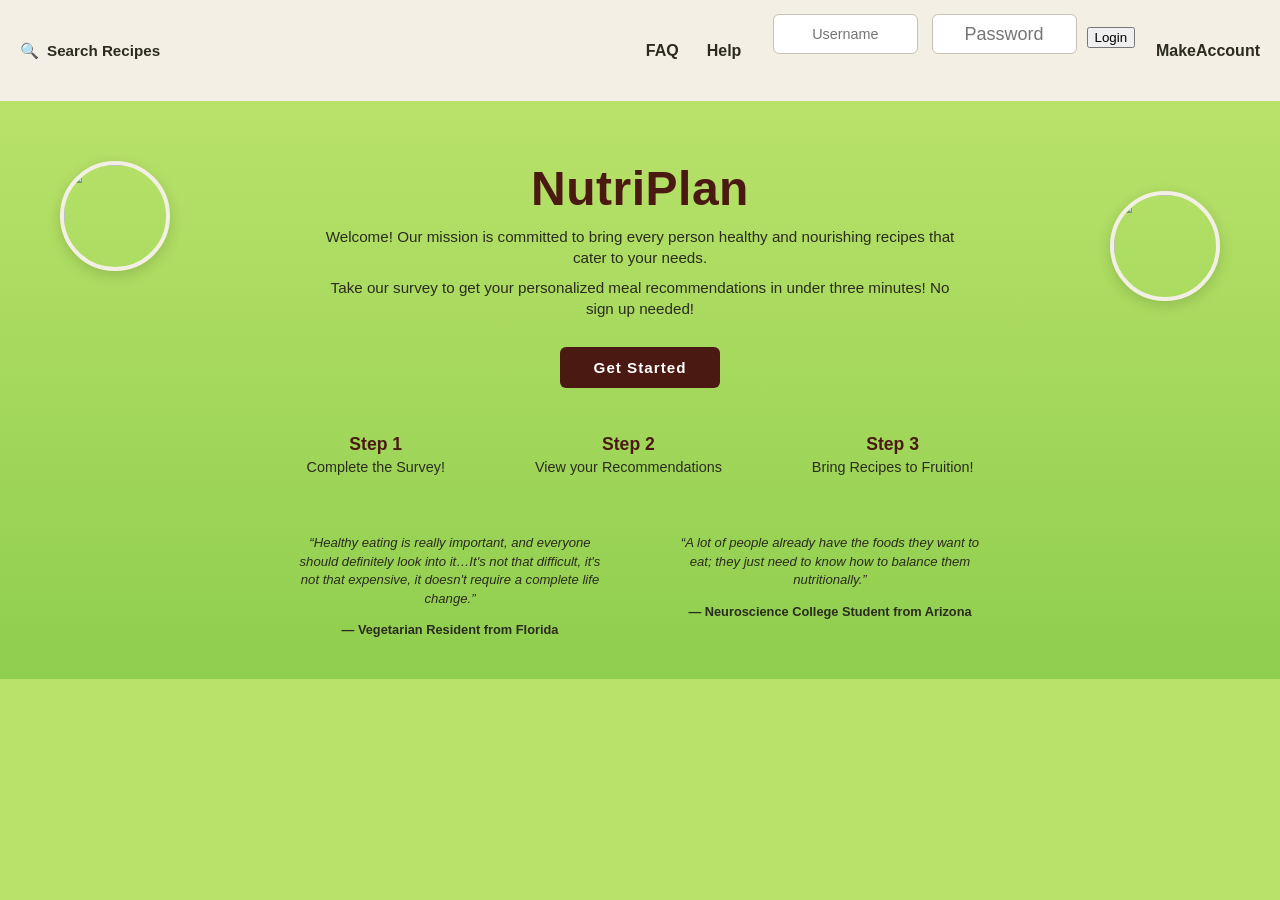
==== commit 378c3699: "Add files via upload" ====
--- a/index.html
+++ b/index.html
@@ -27,7 +27,7 @@
     </button>
 
     <nav class="top-links">
-      <a href="/html/mission.html">Our Mission</a>
+     
       <a href="/html/faq.html">FAQ</a>
       <a href="/html/help.html">Help</a>
       
@@ -37,13 +37,13 @@
         <form>
           <input type="text" id="loginName" placeholder="Username" required>
           <input type="password" id="loginPassword" placeholder="Password" required>
-          <button type="button" onclick="doLogin()">Login</button>
+          <button type="buttons" onclick="doLogin()">Login</button>
         </form>
         <span id="loginResult"></span>
       </div>
 
         <a href="/html/SignUp.html" id="">MakeAccount</a>
-      <button class="categories-link-mobile" id="categoriesToggleMobile" type="button" aria-haspopup="dialog" aria-expanded="false" aria-controls="categoriesDrawer">Categories</button>
+      
     </nav>
   </header>
 
--- a/css/styles.css
+++ b/css/styles.css
@@ -3,12 +3,28 @@
   --green-mid: #8fce4e;
   --maroon: #4a1a12;
   --maroon-dark: #3a1310;
-  --cream: #f4efe4;
+  --cream: #f4efe4; /**for task bar */
   --text-dark: #2b2b1f;
   --radius: 6px;
 }
 
 * { box-sizing: border-box; }
+
+
+.signup-form {
+    width: 400px;
+}
+
+.signup-form input {
+    width: 100%;
+    height: 50px;
+    padding: 12px 16px;
+    margin-bottom: 12px;
+    border-radius: 10px;
+    border: 1px solid #ccc;
+    font-size: 16px;
+}
+
 
 .sr-only {
   position: absolute;
@@ -91,33 +107,6 @@
     border-top: 1px solid rgba(255, 255, 255, 0.5);
 }
 
-#ContactBook h1
-{
-    font-size: 40px;
-    width: 70%;
-    margin-right: 15%;
-    padding: 25px;
-    text-align: left;
-    font-family: 'Ubuntu', sans-serif;
-    color: #FFFAFA;
-}
-
-#searchContactDiv h1
-{
-    text-align: center;
-    font-family: 'Ubuntu', sans-serif;
-    color: #FFFAFA;
-}
-
-#searchContactDiv
-{
-    font-size: 30px;
-    width: 70%;
-    margin-left: 15%;
-    padding: 25px;
-    /* background-color:#f95959; */
-}
-
 
 
 #accessUIDiv
@@ -140,13 +129,31 @@
     font-family: 'Ubuntu', sans-serif;
 }
 
-.buttons:hover{
-    background-color: #455d7a;
-    color: #FFFFFF;
-    opacity: 50%;
+
+#loginPassword
+{
+        font-size: 18px;
 }
-
 #searchText
 {
         font-size: 30px;
 }
+#colorText
+{
+        font-size: 30px;
+}
+
+input[type="text"],input[type="password"]{
+    border-radius: 10px;
+    text-align: center;
+    width: 40%;
+        height: 40px;
+        font-size: 22px;
+        padding: 0 15px;
+    margin-left: 1%;
+    margin-bottom: 2%;
+    font-family: 'Ubuntu', sans-serif;
+        box-sizing: border-box;
+}
+
+
--- a/css/TopNav.css
+++ b/css/TopNav.css
@@ -1,129 +1,126 @@
 
 /* ===== TOP NAV ===== */
-.topnav {
-  display: flex;
-  justify-content: space-between;
-  align-items: center;
-  padding: 14px 28px;
-  background: var(--cream);
+:root {
+    --maroon: #4a1a12;
+    --maroon-dark: #3a1310;
+    --cream: #f4efe4;
+    --text-dark: #2b2b1f;
+    --radius: 6px;
 }
 
+/* ===== TOP NAV ===== */
+
+.topnav {
+    display: flex;
+    justify-content: space-between;
+    align-items: center;
+    padding: 14px 20px;
+    background: var(--cream);
+    box-shadow: 0 2px 8px rgba(0,0,0,.08);
+}
+
+/* Left Side */
+
+
+
+
+
 .search-link {
-  background: none;
-  border: none;
-  font-size: 0.95rem;
-  font-weight: 600;
-  color: var(--text-dark);
-  cursor: pointer;
-  display: flex;
-  align-items: center;
-  gap: 6px;
+    display: flex;
+    align-items: center;
+    gap: 8px;
+    background: none;
+    border: none;
+    color: var(--text-dark);
+    font-size: .95rem;
+    font-weight: 600;
+    cursor: pointer;
+    padding: 0;
 }
-.search-link .icon { font-size: 1rem; }
 
-.top-links { display: flex; gap: 24px; align-items: center; }
+.top-links {
+    display: flex;
+    align-items: center;
+    gap: 28px;
+}
+
 .top-links a {
-  color: var(--text-dark);
-  text-decoration: none;
-  font-size: 0.95rem;
-  font-weight: 600;
+    text-decoration: none;
+    color: var(--text-dark);
+    font-weight: 600;
+    transition: color .2s;
 }
-.top-links a:hover { text-decoration: underline; }
+
+.top-links a:hover {
+    color: var(--maroon);
+}
+
+/* Right Side */
+
+
+.login-box input {
+    width: 145px;
+    padding: 8px 10px;
+    border: 1px solid #c9c1b3;
+    border-radius: var(--radius);
+    font-size: .9rem;
+    
+}
+
+.login-box .buttons {
+    background: var(--maroon);
+    color: white;
+    border: none;
+    border-radius: var(--radius);
+    padding: 8px 18px;
+    font-weight: 400;
+    cursor: pointer;
+    margin: 0;                 /* REMOVE margin-top */
+    transition: background .2s;
+}
+
+.login-box .buttons:hover {
+    background: var(--maroon-dark);
+}
+
+#loginResult {
+    width: 100%;
+    height: 20px;
+    margin-top: 6px;
+    color: #b00020;
+    font-size: .8rem;
+    text-align: right;
+}
+
+
+
+.topnav {
+    background: var(--cream);
+    box-shadow: 0 2px 8px rgba(0,0,0,.08);
+    padding: 14px 20px;
+}
+
+.nav-content {
+    display: flex;
+    justify-content: space-between;
+    align-items: center;
+    width: 100%;
+}
+
+.nav-left {
+    display: flex;
+    align-items: center;
+    gap: 40px;
+}
 
 .login-box {
     display: flex;
-    align-items: center;
+    flex-direction: column;
+    align-items: flex-end;
 }
 
 .login-box form {
     display: flex;
     align-items: center;
-    gap: 6px;
-    flex-wrap: nowrap;
-}
-
-.login-box input {
-    width: 115px;
-    padding: 6px 8px;
-    border: 1px solid #c9c1b3;
-    border-radius: var(--radius);
-    font-size: 0.82rem;
-}
-
-.login-box button[type="submit"] {
-    padding: 6px 12px;
-    border: none;
-    border-radius: var(--radius);
-    background: var(--maroon);
-    color: #fff;
-    font-size: 0.82rem;
-    font-weight: 700;
-    cursor: pointer;
-}
-
-.categories-link-mobile {
-  display: none;
-  background: var(--maroon);
-  color: #fff;
-  border: none;
-  padding: 6px 14px;
-  border-radius: var(--radius);
-  font-size: 0.85rem;
-  font-weight: 600;
-  cursor: pointer;
-}
-
-#loginPassword
-{
-        font-size: 30px;
-}
-
-.options {
-  display: flex;       /* Aligns the buttons horizontally */
-  gap: 10px;           /* Puts a 10px space between the buttons */
-}
-
-
-input[type="text"],input[type="password"]{
-    border-radius: 10px;
-    text-align: center;
-    width: 40%;
-        height: 40px;
-        font-size: 22px;
-        padding: 0 15px;
-    margin-left: 10%;
-    margin-bottom: 2%;
-    font-family: 'Ubuntu', sans-serif;
-        box-sizing: border-box;
-}
-
-#inner-title{
-    display: inline-block;
-    font-size: 0.8em;
-    width: 90%;
-    text-align: center;
-    margin-left: 5%;
-    margin-bottom: 2%;
-    font-family: 'Ubuntu', sans-serif;
-    color: #FFFAFA;
-}
-
-#loginResult{
-    display: inline-block;
-    font-size: 0.8em;
-    width: 90%;
-    text-align: center;
-    margin-left: 5%;
-    margin-bottom: 2%;
-    font-family: 'Ubuntu', sans-serif;
-    color: #95060a;
-}
-
-#userName{
-    /*display: inline-block;*/
-    width: 80%;
-    /*margin-left: 10%;*/
-    text-align: center;
-        font-family: 'Ubuntu', sans-serif;
-    color: #FFFAFA;
-}
+    gap: 10px;
+}
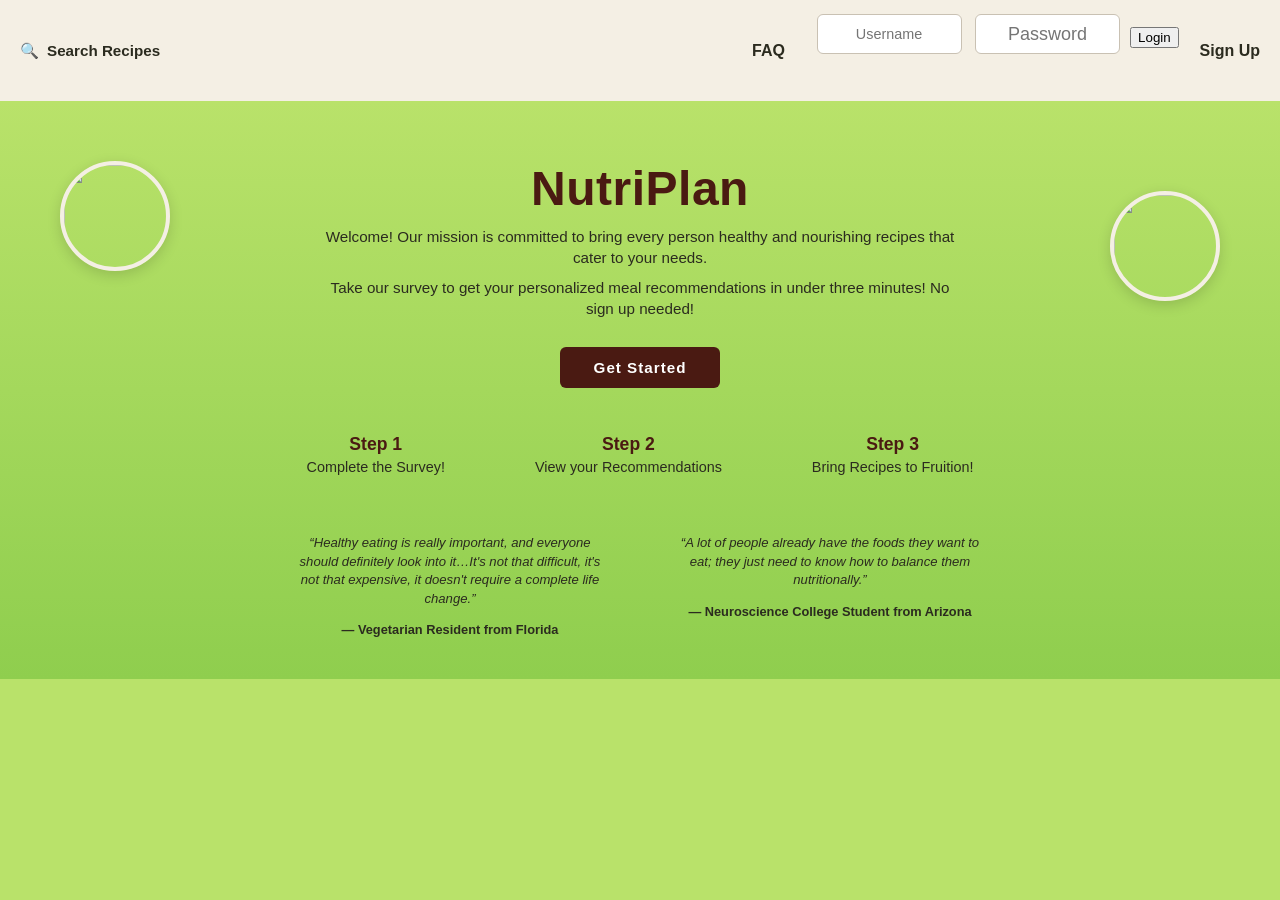
==== commit 2c53b1e8: "Change 'Help' link to 'Sign Up' in navigation" ====
--- a/index.html
+++ b/index.html
@@ -29,7 +29,6 @@
     <nav class="top-links">
      
       <a href="/html/faq.html">FAQ</a>
-      <a href="/html/help.html">Help</a>
       
 
       <!-- Hidden Login Box -->
@@ -42,7 +41,7 @@
         <span id="loginResult"></span>
       </div>
 
-        <a href="/html/SignUp.html" id="">MakeAccount</a>
+        <a href="/html/SignUp.html" id="">Sign Up</a>
       
     </nav>
   </header>
--- a/css/TopNav.css
+++ b/css/TopNav.css
@@ -27,7 +27,7 @@
 
 .search-link {
     display: flex;
-    align-items: center;
+    align-items: right;
     gap: 8px;
     background: none;
     border: none;
@@ -73,8 +73,8 @@
     border: none;
     border-radius: var(--radius);
     padding: 8px 18px;
-    font-weight: 400;
-    cursor: pointer;
+    /* font-weight: 400; */
+     /* cursor: pointer; */
     margin: 0;                 /* REMOVE margin-top */
     transition: background .2s;
 }
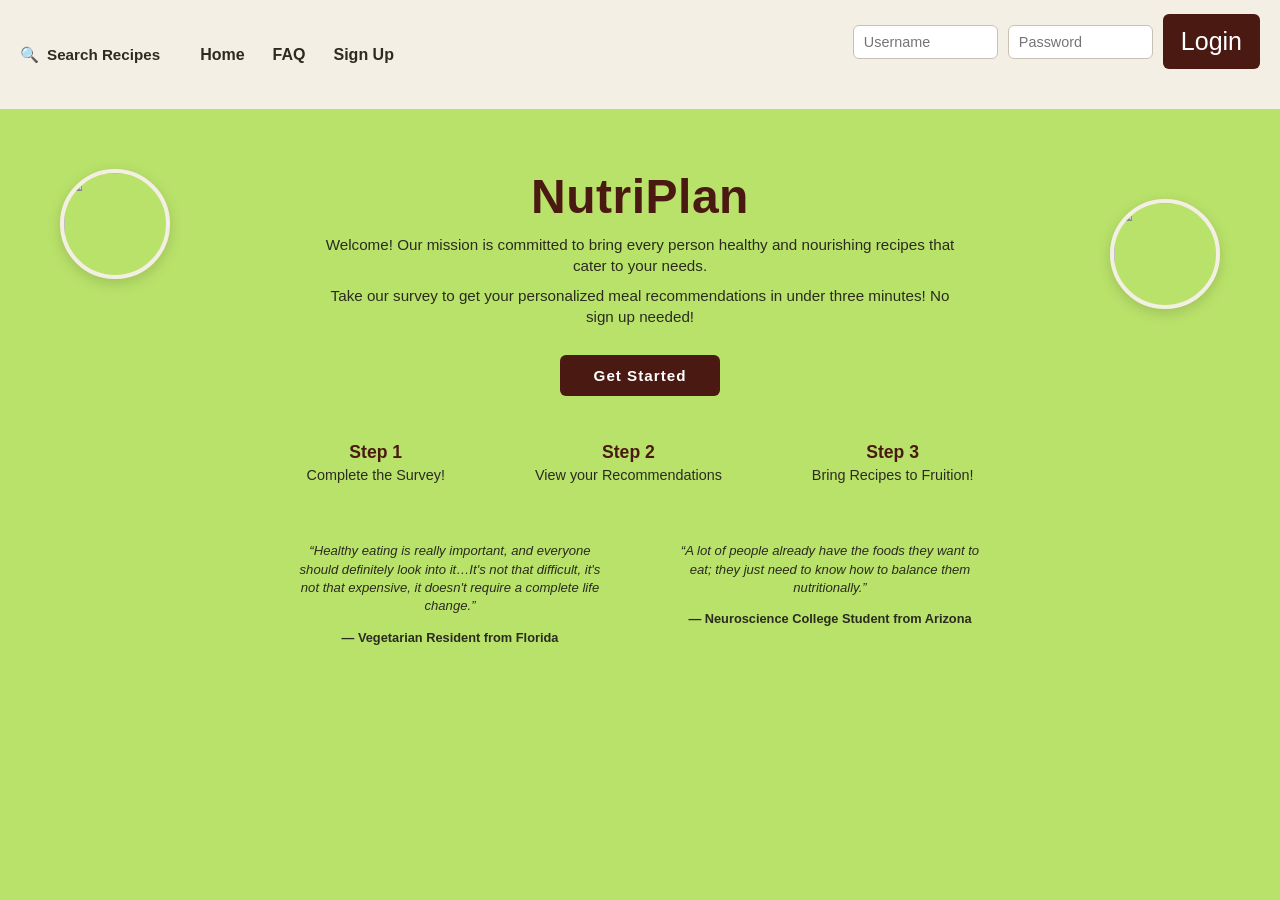
==== commit 6b2b317f: "Update index.html" ====
--- a/index.html
+++ b/index.html
@@ -6,7 +6,7 @@
 <meta name="description" content="NutriPlan helps you find healthy, nourishing recipes tailored to your budget, diet, and goals. Take a 3-minute survey and get a personalized meal plan.">
 <link rel="icon" href="images/favicon.ico" sizes="any">
 <title>NutriPlan &mdash; Personalized Healthy Recipes</title>
-<link rel="stylesheet" href="css/styles.css">
+<link rel="stylesheet" href="css/signup.css">
  <link rel="stylesheet" href="/css/TopNav.css">
  <link rel="stylesheet" href="/css/searchOv.css">
  <link rel="stylesheet" href="/css/hero.css">
@@ -20,31 +20,35 @@
 </head>
 <body>
 
-  <!-- ===== TOP NAV ===== -->
-  <header class="topnav">
-    <button class="search-link" id="searchToggle" type="button" aria-haspopup="dialog" aria-expanded="false" aria-controls="searchOverlay">
-      <span class="icon" aria-hidden="true">&#128269;</span> Search Recipes
-    </button>
+<!-- ===== TOP NAV ===== -->
+<header class="topnav">
+    <div class="nav-content">
 
-    <nav class="top-links">
-     
-      <a href="/html/faq.html">FAQ</a>
-      
+        <div class="nav-left">
+            <button class="search-link" id="searchToggle" type="button">
+                <span class="icon">&#128269;</span>
+                Search Recipes
+            </button>
 
-      <!-- Hidden Login Box -->
-      <div class="login-box">
-        <form>
-          <input type="text" id="loginName" placeholder="Username" required>
-          <input type="password" id="loginPassword" placeholder="Password" required>
-          <button type="buttons" onclick="doLogin()">Login</button>
-        </form>
-        <span id="loginResult"></span>
-      </div>
+            <nav class="top-links">
+                <a href="../index.html">Home</a>
+                <a href="../html/faq.html">FAQ</a>
+                <a href="../html/SignUp.html">Sign Up</a>
+            </nav>
+        </div>
 
-        <a href="/html/SignUp.html" id="">Sign Up</a>
-      
-    </nav>
-  </header>
+        <div class="login-box">
+            <form>
+                <input type="text" id="loginName" placeholder="Username">
+                <input type="password" id="loginPassword" placeholder="Password">
+                <button type="button" class="buttons" onclick="doLogin()">Login</button>
+            </form>
+
+            <span id="loginResult"></span>
+        </div>
+
+    </div>
+</header>
 
   <!-- ===== SEARCH OVERLAY (hidden until toggled) ===== -->
   <div class="search-overlay" id="searchOverlay" role="dialog" aria-modal="true" aria-labelledby="searchLabel">
--- a/css/signup.css
+++ b/css/signup.css
@@ -0,0 +1,292 @@
+#signup{
+    display: flex;
+    align-items: center;
+    justify-content: center;
+    gap: 32px;
+    width: min(100%, 1100px);
+    margin: 0 auto;
+    padding: 25px;
+    text-align: left;
+    flex-wrap: wrap;
+}
+
+#SubSignUp.buttons{
+ padding: 12px 30px; 
+
+}
+
+#h1.logo {
+    font-size: 2rem;
+    text-align: center;
+    font-family: 'Ubuntu', sans-serif;
+  
+}
+
+#logo {
+    font-size: 2rem;
+    text-align: center;
+    font-family: 'Ubuntu', sans-serif;
+  
+}
+
+.signup-image {
+    width: min(100%, 320px);
+    max-width: 320px;
+    height: auto;
+    border-radius: 18px;
+    object-fit: cover;
+    box-shadow: 0 10px 24px rgba(0, 0, 0, 0.18);
+}
+
+.signup-form {
+    display: flex;
+    flex-direction: column; 
+    text-align: right;
+    gap: 14px;
+    /*flex: 1 1 320px; */
+    max-width: 300px;
+    padding: 0px 40px; 
+}
+
+
+/*.login-box input {
+    width: 115px;
+    padding: 6px 8px;
+    border: 1px solid #c9c1b3;
+    border-radius: var(--radius);
+    font-size: 0.82rem;
+}
+
+*/
+
+.signup-form input {
+    width: 260px;
+    padding: 10px 14px;
+    border: 1px solid #c9c1b3;
+    border-radius: var(--radius);
+    font-size: .95rem;
+}
+
+.signup-form_Button .buttons {
+    margin-top: 20px;
+    align-self: center;
+    width: auto;
+    margin-left: 0;
+    background: var(--maroon);
+    color: #fff;
+    border: none;
+    padding: 12px 16px;
+    border-radius: var(--radius);
+    font-size: 0.95rem;
+    font-weight: 600;
+    letter-spacing: 1px;
+    cursor: pointer;
+    transition: background 0.15s ease;
+}
+
+.signup-form_Button .buttons:hover {
+    background: var(--maroon-dark);
+}
+
+.signup-form #NewAccount {
+    display: block;
+    text-align: center;
+}
+
+@media (max-width: 768px) {
+    #signup {
+        flex-direction: column;
+    }
+
+    .signup-image,
+    .signup-form {
+        max-width: 100%;
+    }
+}
+
+#logo
+
+#SignUp
+{
+    font-size: 40px;
+    text-align: center;
+    font-family: 'Ubuntu', sans-serif;
+    color: #FFFAFA;
+    margin: 0 0 2% 0;
+}
+/*---------------------------------------------------- */
+.login-box input {
+    width: 115px;
+    padding: 6px 8px;
+    border: 1px solid #c9c1b3;
+    border-radius: var(--radius);
+    font-size: 0.82rem;
+}
+
+/*---------------------------------------------------- */
+
+:root {
+  --green-light:  #b9e26a;
+  --green-mid:  #b9e26a;
+  --maroon: #4a1a12;
+  --maroon-dark: #3a1310;
+  --cream: #f4efe4; /**for task bar */
+  --text-dark: #2b2b1f;
+  --radius: 6px;
+}
+
+* { box-sizing: border-box; }
+
+.sr-only {
+  position: absolute;
+  width: 1px;
+  height: 1px;
+  padding: 0;
+  margin: -1px;
+  overflow: hidden;
+  clip: rect(0, 0, 0, 0);
+  white-space: nowrap;
+  border: 0;
+}
+
+:focus-visible {
+  outline: 3px solid #1a5c9e;
+  outline-offset: 2px;
+}
+
+body
+{
+/* background-color: #233142; */
+    margin: 0;
+  font-family: 'Trebuchet MS', 'Segoe UI', sans-serif;
+  color: var(--text-dark);
+  background: var(--green-light);
+}
+
+body.no-scroll { overflow: hidden; }
+
+@media (prefers-reduced-motion: reduce) {
+  * { transition: none !important; animation: none !important; }
+}
+
+
+
+
+#UserParadise
+{
+    font-size: 40px;
+    text-align: center;
+    font-family: 'Ubuntu', sans-serif;
+    color: #FFFAFA;
+    /*margin: 0 0 2% 0;*/
+     margin-left: 3.5%;
+    margin-bottom: 2%;
+}
+
+
+
+#options
+{
+    font-size: 30px;
+    width: 70%;
+    margin-left: 15%;
+    padding: 25px;
+     /* background-color:#f95959; */
+}
+
+
+#options h1
+{
+    text-align: center;
+    font-family: 'Ubuntu', sans-serif;
+    color: #FFFAFA;
+}
+
+
+
+.section-divider {
+    width: 80%;
+    margin: 25px auto;
+    border: 0;
+    border-top: 1px solid rgba(255, 255, 255, 0.5);
+}
+
+
+
+#accessUIDiv
+{
+    font-size: 30px;
+    width: 70%;
+    margin-left: 15%;
+    padding: 25px;
+     /* background-color:#f95959; */
+}
+
+.buttons
+{
+    font-size: 25px;
+    border-radius: 25px;
+    width: 50%;
+        height: 55px;
+    margin-left: 25%;
+        margin-bottom: 1%;
+    font-family: 'Ubuntu', sans-serif;
+}
+
+/*---------------------------------------------------- */
+
+
+/* ===== HERO ===== */
+.hero {
+  position: relative;
+  background: linear-gradient(180deg, var(--green-light) 0%, var(--green-mid) 100%);
+  text-align: center;
+  padding: 60px 90px 40px;
+  overflow: hidden;
+}
+
+.hero-decor {
+  position: absolute;
+  width: 110px;
+  height: 110px;
+  object-fit: cover;
+  border-radius: 50%;
+  top: 60px;
+  border: 4px solid var(--cream);
+  box-shadow: 0 4px 14px rgba(0,0,0,0.15);
+}
+.hero-decor--left { left: 60px; }
+.hero-decor--right { right: 60px; top: 90px; }
+
+.logo {
+  font-size: 3rem;
+  font-weight: 800;
+  color: var(--maroon);
+  margin: 0 0 10px;
+  letter-spacing: 0.5px;
+}
+
+.tagline, .cta-copy {
+  max-width: 640px;
+  margin: 0 auto 8px;
+  font-size: 0.95rem;
+  color: var(--text-dark);
+  line-height: 1.4;
+}
+
+.get-started {
+  margin-top: 20px;
+  background: var(--maroon);
+  color: #fff;
+  border: none;
+  padding: 12px 34px;
+  border-radius: var(--radius);
+  font-size: 0.95rem;
+  font-weight: 600;
+  letter-spacing: 1px;
+  cursor: pointer;
+  transition: background 0.15s ease;
+}
+.get-started:hover { background: var(--maroon-dark); }
+
+
